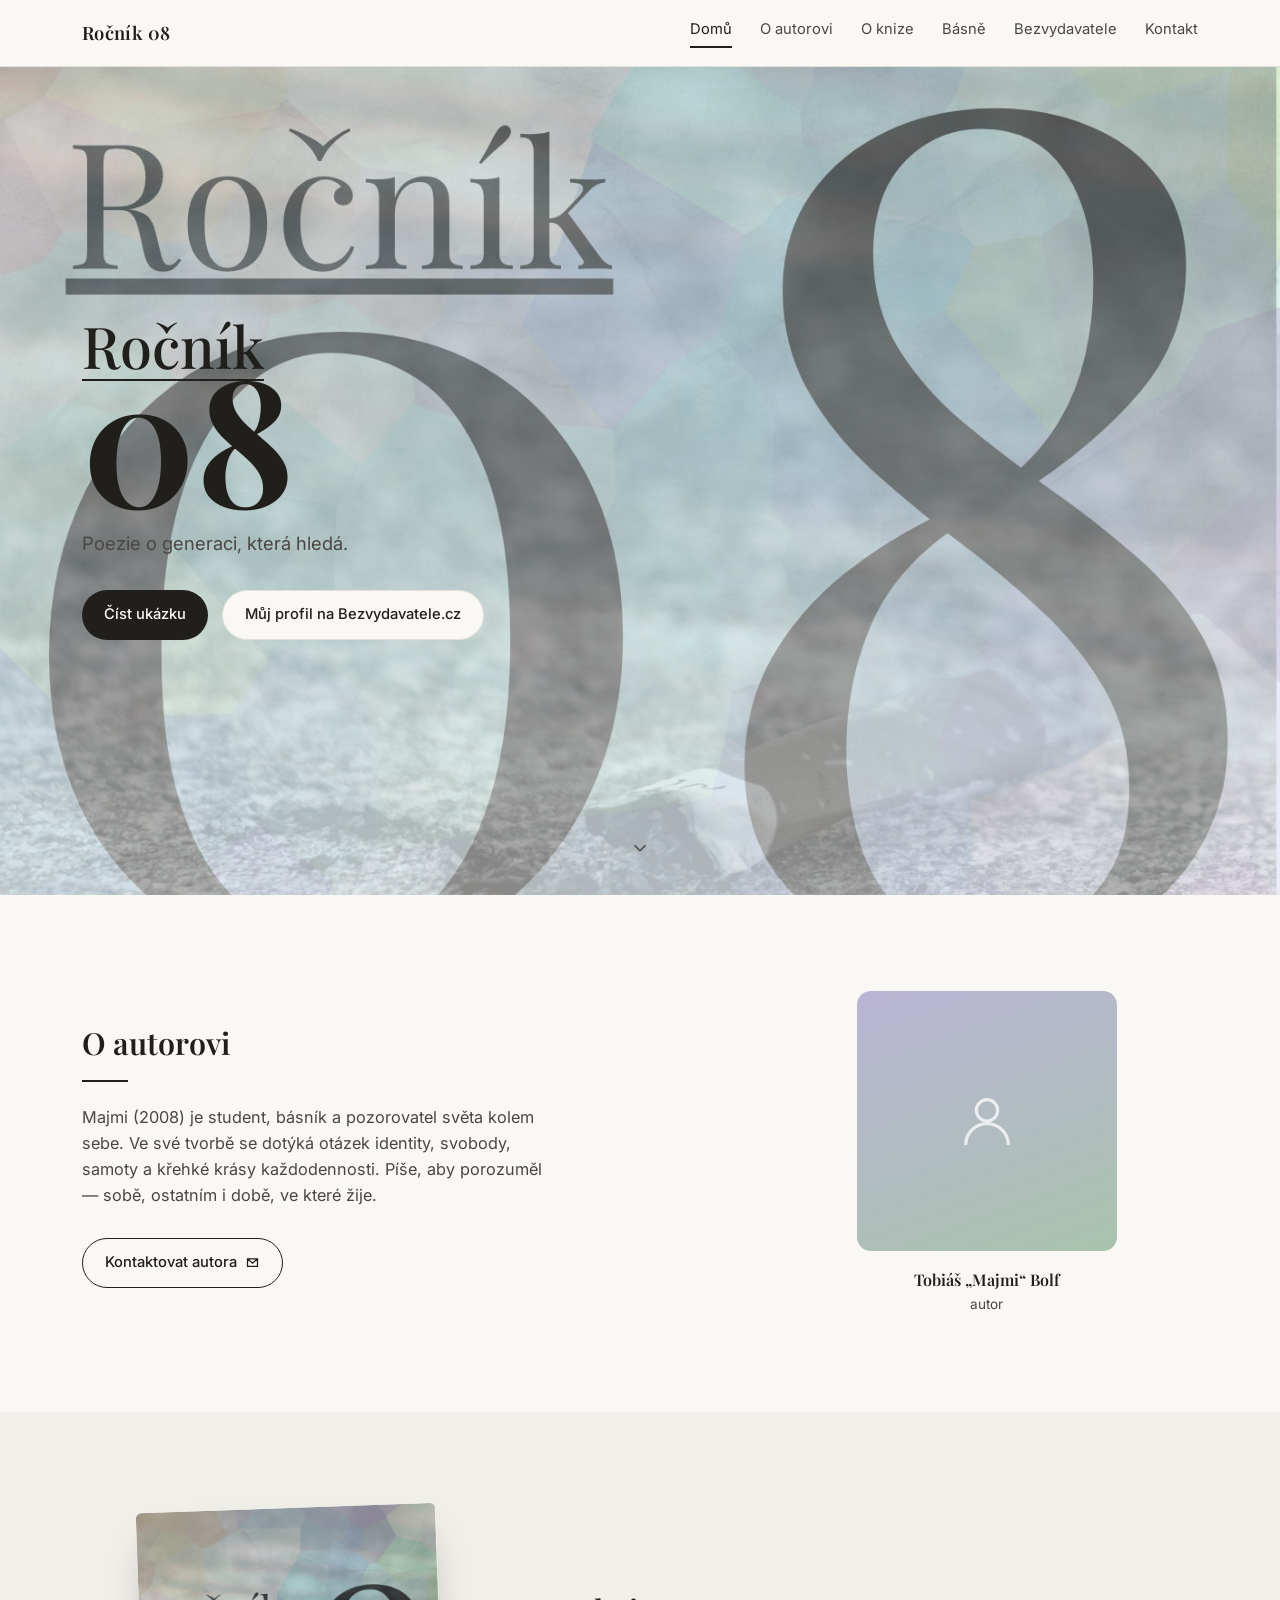
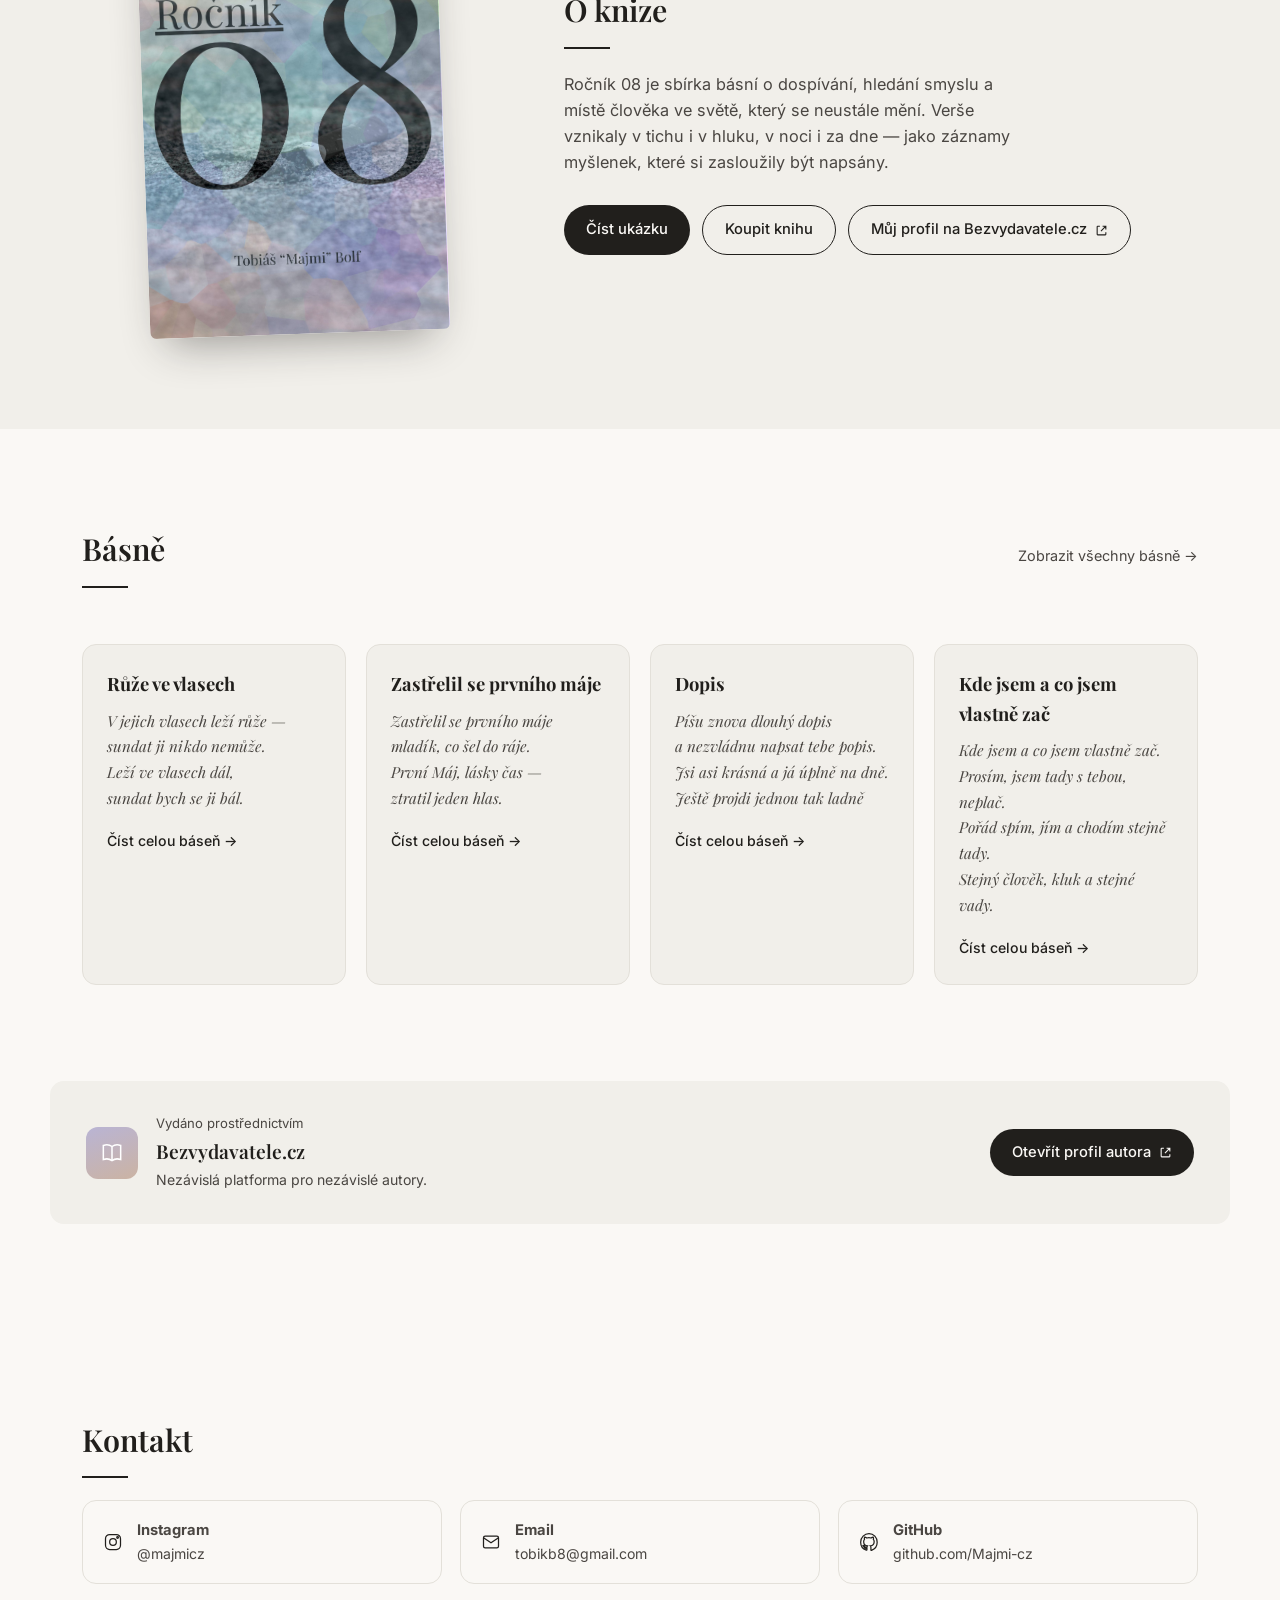
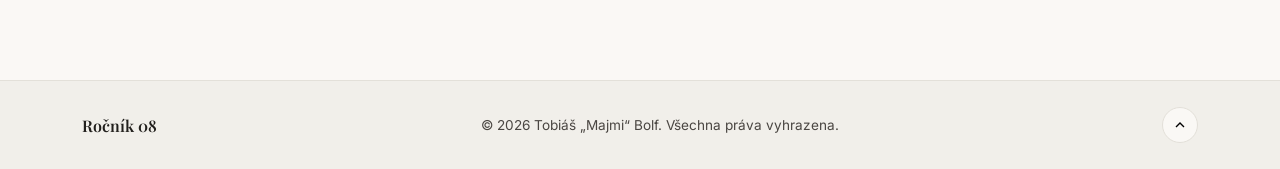
==== index.html @ 90130188 "Add files via upload" ====
<!DOCTYPE html>
<html lang="cs">
<head>
<meta charset="UTF-8">
<meta name="viewport" content="width=device-width, initial-scale=1.0">
<title>Ročník 08 — Tobiáš „Majmi“ Bolf</title>
<meta name="description" content="Ročník 08 — sbírka básní Tobiáše „Majmiho“ Bolfa. Poezie o generaci, která hledá.">
<link rel="preconnect" href="https://fonts.googleapis.com">
<link rel="preconnect" href="https://fonts.gstatic.com" crossorigin>
<link href="https://fonts.googleapis.com/css2?family=Playfair+Display:ital,wght@0,500;0,600;0,700;1,500&family=Inter:wght@400;500;600&display=swap" rel="stylesheet">
<link rel="stylesheet" href="style.css">
<link rel="icon" type="image/svg+xml" href="data:image/svg+xml,%3Csvg xmlns='http://www.w3.org/2000/svg' viewBox='0 0 32 32'%3E%3Crect width='32' height='32' rx='6' fill='%23211f1c'/%3E%3Ctext x='16' y='23' font-size='20' text-anchor='middle' fill='%23faf8f5'%3E08%3C/text%3E%3C/svg%3E">
</head>
<body>

<header class="site-header">
  <div class="header-inner">
    <a href="#domu" class="logo">Ročník 08</a>
    <nav class="nav" id="nav">
      <a href="#domu" class="nav-link active">Domů</a>
      <a href="#autor" class="nav-link">O autorovi</a>
      <a href="#kniha" class="nav-link">O knize</a>
      <a href="#basne" class="nav-link">Básně</a>
      <a href="#bezvydavatele" class="nav-link">Bezvydavatele</a>
      <a href="#kontakt" class="nav-link">Kontakt</a>
    </nav>
    <button class="nav-toggle" id="navToggle" aria-label="Otevřít menu" aria-expanded="false">
      <span></span><span></span><span></span>
    </button>
  </div>
</header>

<main>

  <section id="domu" class="hero">
    <div class="hero-inner">
      <h1 class="hero-title">
        <span class="hero-title-word">Ročník</span>
        <span class="hero-title-number">08</span>
      </h1>
      <p class="hero-tagline">Poezie o generaci, která hledá.</p>
      <div class="hero-actions">
        <a href="#basne" class="btn btn-dark">Číst ukázku</a>
        <a href="#" class="btn btn-light">Můj profil na Bezvydavatele.cz</a>
      </div>
    </div>
    <a href="#autor" class="scroll-hint" aria-label="Posunout dolů">
      <svg width="22" height="22" viewBox="0 0 24 24" fill="none" stroke="currentColor" stroke-width="1.6"><path d="M6 9l6 6 6-6"/></svg>
    </a>
  </section>

  <section id="autor" class="section section-author">
    <div class="section-inner two-col">
      <div class="col-text">
        <h2 class="section-title">O autorovi</h2>
        <p class="body-text">
          Majmi (2008) je student, básník a pozorovatel světa kolem sebe.
          Ve své tvorbě se dotýká otázek identity, svobody, samoty
          a křehké krásy každodennosti. Píše, aby porozuměl — sobě,
          ostatním i době, ve které žije.
        </p>
        <a href="mailto:tobikb8@gmail.com" class="btn btn-outline">
          Kontaktovat autora
          <svg width="15" height="15" viewBox="0 0 24 24" fill="none" stroke="currentColor" stroke-width="2"><path d="M4 4h16v16H4z" opacity="0"/><path d="M4 6l8 7 8-7M4 6h16v12H4z"/></svg>
        </a>
      </div>
      <div class="col-avatar">
        <div class="avatar-frame">
          <svg width="64" height="64" viewBox="0 0 24 24" fill="none" stroke="currentColor" stroke-width="1.2">
            <circle cx="12" cy="8" r="4"/>
            <path d="M4 21c0-4.4 3.6-8 8-8s8 3.6 8 8"/>
          </svg>
        </div>
        <p class="avatar-name">Tobiáš „Majmi“ Bolf</p>
        <p class="avatar-role">autor</p>
      </div>
    </div>
  </section>

  <section id="kniha" class="section section-book">
    <div class="section-inner two-col reverse">
      <div class="col-cover">
        <img src="assets/cover.jpg" alt="Obálka sbírky Ročník 08" class="book-cover-img">
      </div>
      <div class="col-text">
        <h2 class="section-title">O knize</h2>
        <p class="body-text">
          Ročník 08 je sbírka básní o dospívání, hledání smyslu a místě
          člověka ve světě, který se neustále mění. Verše vznikaly v tichu
          i v hluku, v noci i za dne — jako záznamy myšlenek, které
          si zasloužily být napsány.
        </p>
        <div class="book-actions">
          <a href="#basne" class="btn btn-dark">Číst ukázku</a>
          <a href="#" class="btn btn-outline">Koupit knihu</a>
          <a href="#" class="btn btn-outline">
            Můj profil na Bezvydavatele.cz
            <svg width="13" height="13" viewBox="0 0 24 24" fill="none" stroke="currentColor" stroke-width="2"><path d="M14 4h6v6M20 4l-9 9M9 4H5a1 1 0 00-1 1v14a1 1 0 001 1h14a1 1 0 001-1v-4"/></svg>
          </a>
        </div>
      </div>
    </div>
  </section>

  <section id="basne" class="section section-poems">
    <div class="section-inner">
      <div class="poems-header">
        <h2 class="section-title">Básně</h2>
        <a href="#" class="link-all">Zobrazit všechny básně →</a>
      </div>
      <div class="poems-grid">
        <article class="poem-card">
          <h3>Růže ve vlasech</h3>
          <div class="poem-excerpt">
            V jejich vlasech leží růže —<br>
            sundat ji nikdo nemůže.<br>
            Leží ve vlasech dál,<br>
            sundat bych se ji bál.
          </div>
          <a href="poems/ruze-ve-vlasech.html" class="link-read">Číst celou báseň →</a>
        </article>
        <article class="poem-card">
          <h3>Zastřelil se prvního máje</h3>
          <div class="poem-excerpt">
            Zastřelil se prvního máje<br>
            mladík, co šel do ráje.<br>
            První Máj, lásky čas —<br>
            ztratil jeden hlas.
          </div>
          <a href="poems/zastrelil-se-prvniho-maje.html" class="link-read">Číst celou báseň →</a>
        </article>
        <article class="poem-card">
          <h3>Dopis</h3>
          <div class="poem-excerpt">
            Píšu znova dlouhý dopis<br>
            a nezvládnu napsat tebe popis.<br>
            Jsi asi krásná a já úplně na dně.<br>
            Ještě projdi jednou tak ladně
          </div>
          <a href="poems/dopis.html" class="link-read">Číst celou báseň →</a>
        </article>
        <article class="poem-card">
          <h3>Kde jsem a co jsem vlastně zač</h3>
          <div class="poem-excerpt">
            Kde jsem a co jsem vlastně zač.<br>
            Prosím, jsem tady s tebou, neplač.<br>
            Pořád spím, jím a chodím stejně tady.<br>
            Stejný člověk, kluk a stejné vady.
          </div>
          <a href="poems/kde-jsem-a-co-jsem-vlastne-zac.html" class="link-read">Číst celou báseň →</a>
        </article>
      </div>
    </div>
  </section>

  <section id="bezvydavatele" class="section section-banner">
    <div class="section-inner banner-inner">
      <div class="banner-left">
        <div class="banner-icon">
          <svg width="26" height="26" viewBox="0 0 24 24" fill="none" stroke="currentColor" stroke-width="1.4">
            <path d="M12 6c-2-1.5-5-2-8-1v13c3-1 6-.5 8 1 2-1.5 5-2 8-1V5c-3-1-6-.5-8 1z"/>
            <path d="M12 6v13"/>
          </svg>
        </div>
        <div>
          <p class="banner-eyebrow">Vydáno prostřednictvím</p>
          <p class="banner-title">Bezvydavatele.cz</p>
          <p class="banner-sub">Nezávislá platforma pro nezávislé autory.</p>
        </div>
      </div>
      <a href="#" class="btn btn-dark">
        Otevřít profil autora
        <svg width="13" height="13" viewBox="0 0 24 24" fill="none" stroke="currentColor" stroke-width="2"><path d="M14 4h6v6M20 4l-9 9M9 4H5a1 1 0 00-1 1v14a1 1 0 001 1h14a1 1 0 001-1v-4"/></svg>
      </a>
    </div>
  </section>

  <section id="kontakt" class="section section-contact">
    <div class="section-inner">
      <h2 class="section-title">Kontakt</h2>
      <div class="contact-grid">
        <a href="https://instagram.com/majmicz" class="contact-item" target="_blank" rel="noopener">
          <svg width="20" height="20" viewBox="0 0 24 24" fill="none" stroke="currentColor" stroke-width="1.5"><rect x="3" y="3" width="18" height="18" rx="5"/><circle cx="12" cy="12" r="4"/><circle cx="17.5" cy="6.5" r="1"/></svg>
          <span>
            <strong>Instagram</strong>
            @majmicz
          </span>
        </a>
        <a href="mailto:tobikb8@gmail.com" class="contact-item">
          <svg width="20" height="20" viewBox="0 0 24 24" fill="none" stroke="currentColor" stroke-width="1.5"><rect x="3" y="5" width="18" height="14" rx="2"/><path d="M3 7l9 6 9-6"/></svg>
          <span>
            <strong>Email</strong>
            tobikb8@gmail.com
          </span>
        </a>
        <a href="https://github.com/Majmi-cz" class="contact-item" target="_blank" rel="noopener">
          <svg width="20" height="20" viewBox="0 0 24 24" fill="none" stroke="currentColor" stroke-width="1.5"><path d="M12 2C6.5 2 2 6.6 2 12.2c0 4.5 2.9 8.3 6.8 9.6.5.1.7-.2.7-.5v-1.8c-2.8.6-3.4-1.3-3.4-1.3-.4-1.2-1.1-1.5-1.1-1.5-.9-.6.1-.6.1-.6 1 .1 1.5 1 1.5 1 .9 1.6 2.4 1.1 3 .9.1-.7.4-1.1.6-1.4-2.2-.3-4.6-1.1-4.6-5 0-1.1.4-2 1-2.7-.1-.3-.5-1.3.1-2.7 0 0 .8-.3 2.7 1a9.4 9.4 0 015 0c1.9-1.3 2.7-1 2.7-1 .6 1.4.2 2.4.1 2.7.6.7 1 1.6 1 2.7 0 3.9-2.4 4.7-4.6 5 .4.3.7 1 .7 2v2.9c0 .3.2.6.7.5 3.9-1.3 6.8-5.1 6.8-9.6C22 6.6 17.5 2 12 2z"/></svg>
          <span>
            <strong>GitHub</strong>
            github.com/Majmi-cz
          </span>
        </a>
      </div>
    </div>
  </section>

</main>

<footer class="site-footer">
  <div class="footer-inner">
    <span class="footer-logo">Ročník 08</span>
    <span class="footer-copy">© 2026 Tobiáš „Majmi“ Bolf. Všechna práva vyhrazena.</span>
    <button class="to-top" id="toTop" aria-label="Nahoru">
      <svg width="16" height="16" viewBox="0 0 24 24" fill="none" stroke="currentColor" stroke-width="2"><path d="M18 15l-6-6-6 6"/></svg>
    </button>
  </div>
</footer>

<script src="script.js"></script>
</body>
</html>
---- style.css ----
:root {
  --ink: #211f1c;
  --ink-soft: #4a4642;
  --paper: #faf8f5;
  --paper-alt: #f1efea;
  --line: #e3e0d9;
  --lavender: #b9b4d4;
  --sage: #a9c3ae;
  --clay: #cbb3a3;
  --radius: 14px;
  --serif: "Playfair Display", Georgia, serif;
  --sans: "Inter", -apple-system, BlinkMacSystemFont, sans-serif;
}

* { box-sizing: border-box; }

html { scroll-behavior: smooth; }

@media (prefers-reduced-motion: reduce) {
  html { scroll-behavior: auto; }
  * { animation-duration: 0.01ms !important; transition-duration: 0.01ms !important; }
}

body {
  margin: 0;
  font-family: var(--sans);
  color: var(--ink);
  background: var(--paper);
  line-height: 1.6;
  -webkit-font-smoothing: antialiased;
}

a { color: inherit; text-decoration: none; }

img { max-width: 100%; display: block; }

:focus-visible {
  outline: 2px solid var(--ink);
  outline-offset: 3px;
}

/* ---------- Header ---------- */
.site-header {
  position: sticky;
  top: 0;
  z-index: 50;
  background: rgba(250, 248, 245, 0.9);
  backdrop-filter: blur(8px);
  border-bottom: 1px solid var(--line);
}

.header-inner {
  max-width: 1180px;
  margin: 0 auto;
  padding: 18px 32px;
  display: flex;
  align-items: center;
  justify-content: space-between;
}

.logo {
  font-family: var(--serif);
  font-weight: 600;
  font-size: 1.15rem;
  letter-spacing: 0.02em;
}

.nav {
  display: flex;
  gap: 28px;
}

.nav-link {
  font-size: 0.92rem;
  color: var(--ink-soft);
  padding-bottom: 4px;
  border-bottom: 2px solid transparent;
  transition: color 0.15s, border-color 0.15s;
}

.nav-link:hover { color: var(--ink); }

.nav-link.active {
  color: var(--ink);
  border-color: var(--ink);
}

.nav-toggle {
  display: none;
  flex-direction: column;
  gap: 5px;
  background: none;
  border: none;
  cursor: pointer;
  padding: 6px;
}

.nav-toggle span {
  width: 22px;
  height: 2px;
  background: var(--ink);
  display: block;
}

/* ---------- Hero ---------- */
.hero {
  position: relative;
  min-height: 92vh;
  display: flex;
  align-items: center;
  background: linear-gradient(160deg, #cdd6d0 0%, #c4c1d6 45%, #d8c9c4 100%);
  background-image:
    linear-gradient(180deg, rgba(250,248,245,0.15) 0%, rgba(250,248,245,0.55) 100%),
    url("assets/cover.jpg");
  background-size: cover;
  background-position: center 30%;
  overflow: hidden;
}

.hero-inner {
  max-width: 1180px;
  margin: 0 auto;
  padding: 0 32px;
  width: 100%;
}

.hero-title {
  margin: 0;
  line-height: 0.85;
}

.hero-title-word {
  display: block;
  font-family: var(--serif);
  font-weight: 500;
  font-size: clamp(2.2rem, 6vw, 3.6rem);
  text-decoration: underline;
  text-underline-offset: 10px;
  text-decoration-thickness: 2px;
}

.hero-title-number {
  display: block;
  font-family: var(--serif);
  font-weight: 700;
  font-size: clamp(6rem, 18vw, 11rem);
  margin-top: -0.05em;
}

.hero-tagline {
  font-size: 1.15rem;
  color: var(--ink-soft);
  margin: 18px 0 32px;
}

.hero-actions {
  display: flex;
  flex-wrap: wrap;
  gap: 14px;
}

.scroll-hint {
  position: absolute;
  bottom: 28px;
  left: 50%;
  transform: translateX(-50%);
  color: var(--ink-soft);
  animation: bob 2.2s ease-in-out infinite;
}

@keyframes bob {
  0%, 100% { transform: translate(-50%, 0); }
  50% { transform: translate(-50%, 6px); }
}

/* ---------- Buttons ---------- */
.btn {
  display: inline-flex;
  align-items: center;
  gap: 8px;
  padding: 12px 22px;
  border-radius: 999px;
  font-size: 0.92rem;
  font-weight: 500;
  white-space: nowrap;
  transition: transform 0.15s, background 0.15s, border-color 0.15s;
}

.btn:hover { transform: translateY(-1px); }

.btn-dark {
  background: var(--ink);
  color: var(--paper);
}

.btn-dark:hover { background: #35322d; }

.btn-light {
  background: var(--paper);
  color: var(--ink);
  border: 1px solid var(--line);
}

.btn-light:hover { background: #fff; }

.btn-outline {
  background: transparent;
  color: var(--ink);
  border: 1px solid var(--ink);
}

.btn-outline:hover { background: var(--ink); color: var(--paper); }

/* ---------- Sections ---------- */
.section { padding: 96px 0; }

.section-inner {
  max-width: 1180px;
  margin: 0 auto;
  padding: 0 32px;
}

.section-title {
  font-family: var(--serif);
  font-weight: 600;
  font-size: 1.9rem;
  margin: 0 0 22px;
  position: relative;
  padding-bottom: 14px;
}

.section-title::after {
  content: "";
  position: absolute;
  left: 0;
  bottom: 0;
  width: 46px;
  height: 2px;
  background: var(--ink);
}

.body-text {
  color: var(--ink-soft);
  font-size: 1.02rem;
  max-width: 46ch;
  margin: 0 0 30px;
}

.two-col {
  display: grid;
  grid-template-columns: 1.2fr 0.8fr;
  gap: 60px;
  align-items: center;
}

.two-col.reverse { grid-template-columns: 0.8fr 1.2fr; }
.two-col.reverse .col-cover { order: 1; }
.two-col.reverse .col-text { order: 2; }

.section-book { background: var(--paper-alt); }

.col-avatar { text-align: center; }

.avatar-frame {
  width: 100%;
  max-width: 260px;
  aspect-ratio: 1;
  margin: 0 auto 16px;
  border-radius: var(--radius);
  background: linear-gradient(160deg, var(--lavender), var(--sage));
  display: flex;
  align-items: center;
  justify-content: center;
  color: rgba(255,255,255,0.75);
}

.avatar-name {
  font-family: var(--serif);
  font-weight: 600;
  margin: 0;
}

.avatar-role {
  color: var(--ink-soft);
  font-size: 0.85rem;
  margin: 2px 0 0;
}

.col-cover {
  display: flex;
  justify-content: center;
}

.book-cover-img {
  width: 100%;
  max-width: 300px;
  border-radius: 6px;
  box-shadow: 0 22px 44px -18px rgba(33, 31, 28, 0.45);
  transform: rotate(-2deg);
}

.book-actions {
  display: flex;
  flex-wrap: wrap;
  gap: 12px;
}

/* ---------- Poems ---------- */
.poems-header {
  display: flex;
  align-items: baseline;
  justify-content: space-between;
  flex-wrap: wrap;
  gap: 12px;
}

.link-all {
  font-size: 0.9rem;
  color: var(--ink-soft);
  border-bottom: 1px solid transparent;
}

.link-all:hover { border-color: var(--ink-soft); }

.poems-grid {
  margin-top: 34px;
  display: grid;
  grid-template-columns: repeat(4, 1fr);
  gap: 20px;
}

.poem-card {
  background: var(--paper-alt);
  border-radius: var(--radius);
  padding: 24px;
  border: 1px solid var(--line);
  transition: transform 0.15s, box-shadow 0.15s;
}

.poem-card:hover {
  transform: translateY(-3px);
  box-shadow: 0 16px 30px -20px rgba(33,31,28,0.35);
}

.poem-card h3 {
  font-family: var(--serif);
  font-size: 1.15rem;
  margin: 0 0 10px;
}

.poem-card p {
  color: var(--ink-soft);
  font-size: 0.92rem;
  min-height: 3.4em;
  margin: 0 0 14px;
}

.poem-excerpt {
  font-family: var(--serif);
  font-size: 0.95rem;
  font-style: italic;
  color: var(--ink-soft);
  line-height: 1.7;
  margin: 0 0 16px;
  min-height: 5.2em;
}

.link-read {
  font-size: 0.88rem;
  font-weight: 500;
}

/* ---------- Banner ---------- */
.section-banner { padding: 0 0 96px; }

.banner-inner {
  background: var(--paper-alt);
  border-radius: var(--radius);
  padding: 32px 36px;
  display: flex;
  align-items: center;
  justify-content: space-between;
  flex-wrap: wrap;
  gap: 20px;
}

.banner-left {
  display: flex;
  align-items: center;
  gap: 18px;
}

.banner-icon {
  width: 52px;
  height: 52px;
  border-radius: 12px;
  background: linear-gradient(160deg, var(--lavender), var(--clay));
  display: flex;
  align-items: center;
  justify-content: center;
  color: #fff;
  flex-shrink: 0;
}

.banner-eyebrow {
  margin: 0;
  font-size: 0.82rem;
  color: var(--ink-soft);
}

.banner-title {
  margin: 2px 0;
  font-family: var(--serif);
  font-weight: 600;
  font-size: 1.2rem;
}

.banner-sub {
  margin: 0;
  font-size: 0.88rem;
  color: var(--ink-soft);
}

/* ---------- Contact ---------- */
.contact-grid {
  display: grid;
  grid-template-columns: repeat(3, 1fr);
  gap: 18px;
}

.contact-item {
  display: flex;
  align-items: center;
  gap: 14px;
  padding: 18px 20px;
  border: 1px solid var(--line);
  border-radius: var(--radius);
  transition: border-color 0.15s, transform 0.15s;
}

.contact-item:hover {
  border-color: var(--ink);
  transform: translateY(-2px);
}

.contact-item strong {
  display: block;
  font-size: 0.92rem;
}

.contact-item span {
  font-size: 0.88rem;
  color: var(--ink-soft);
}

/* ---------- Single Poem Page ---------- */
.poem-page {
  padding: 64px 0 96px;
}

.poem-page .section-title {
  text-align: center;
}

.poem-page .section-title::after {
  left: 50%;
  transform: translateX(-50%);
}

.poem-body {
  max-width: 580px;
  margin: 0 auto;
  font-family: var(--serif);
  font-size: 1.08rem;
  line-height: 2;
  color: var(--ink);
  padding: 0 20px;
}

.poem-body p {
  margin: 0 0 24px;
  text-indent: 0;
}

.poem-back {
  display: inline-flex;
  align-items: center;
  gap: 6px;
  font-size: 0.9rem;
  color: var(--ink-soft);
  margin-bottom: 32px;
  transition: color 0.15s;
}

.poem-back:hover {
  color: var(--ink);
}

/* ---------- Footer ---------- */
.site-footer {
  border-top: 1px solid var(--line);
  background: var(--paper-alt);
}

.footer-inner {
  max-width: 1180px;
  margin: 0 auto;
  padding: 26px 32px;
  display: flex;
  align-items: center;
  justify-content: space-between;
  gap: 16px;
  flex-wrap: wrap;
}

.footer-logo {
  font-family: var(--serif);
  font-weight: 600;
}

.footer-copy {
  font-size: 0.85rem;
  color: var(--ink-soft);
}

.to-top {
  width: 36px;
  height: 36px;
  border-radius: 50%;
  border: 1px solid var(--line);
  background: var(--paper);
  cursor: pointer;
  display: flex;
  align-items: center;
  justify-content: center;
  transition: background 0.15s;
}

.to-top:hover { background: var(--ink); color: var(--paper); }

/* ---------- Responsive ---------- */
@media (max-width: 860px) {
  .nav { display: none; }
  .nav-toggle { display: flex; }

  .site-header.open .nav {
    display: flex;
    flex-direction: column;
    position: absolute;
    top: 100%;
    left: 0;
    right: 0;
    background: var(--paper);
    padding: 20px 32px;
    border-bottom: 1px solid var(--line);
  }

  .two-col, .two-col.reverse {
    grid-template-columns: 1fr;
  }
  .two-col.reverse .col-cover { order: 0; }
  .two-col.reverse .col-text { order: 1; }

  .poems-grid { grid-template-columns: 1fr 1fr; }
  .contact-grid { grid-template-columns: 1fr; }
  .section { padding: 64px 0; }
}

@media (max-width: 540px) {
  .poems-grid { grid-template-columns: 1fr; }
  .header-inner { padding: 14px 20px; }
  .section-inner { padding: 0 20px; }
  .hero-inner { padding: 0 20px; }
}
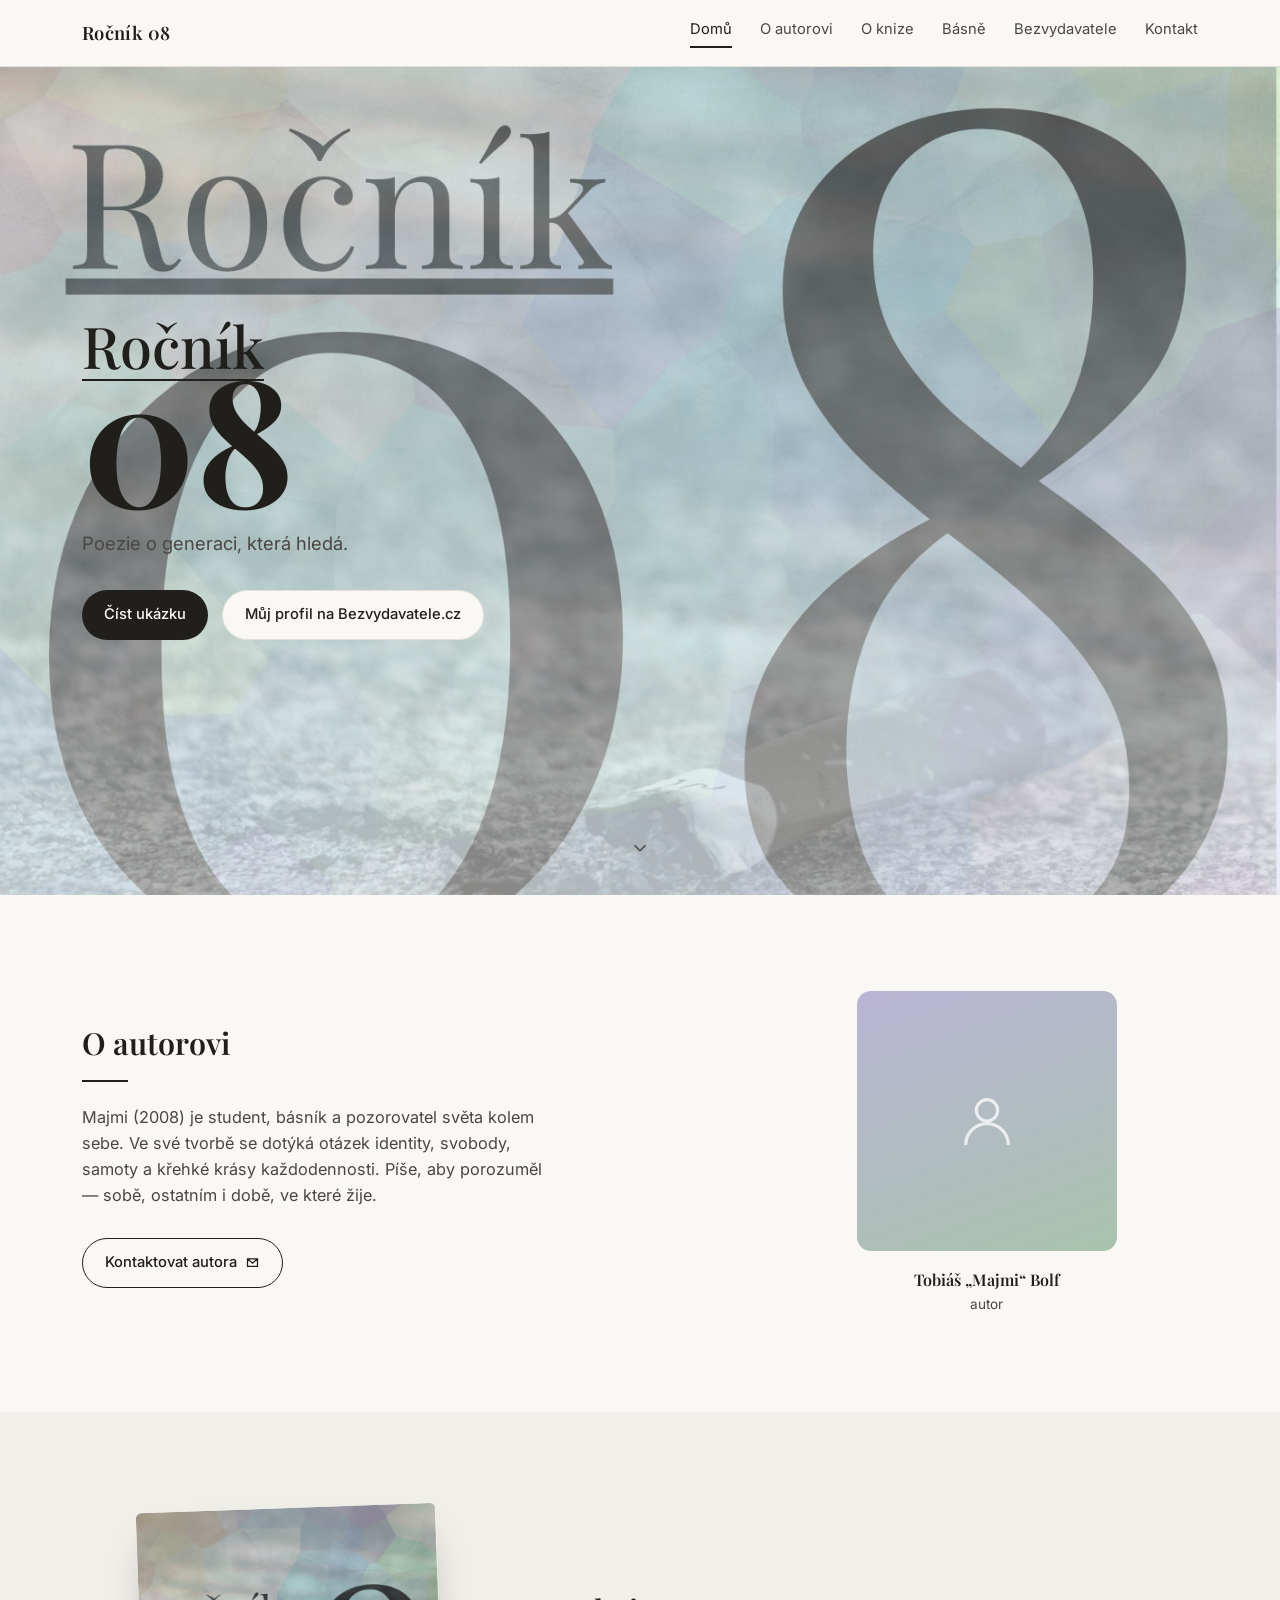
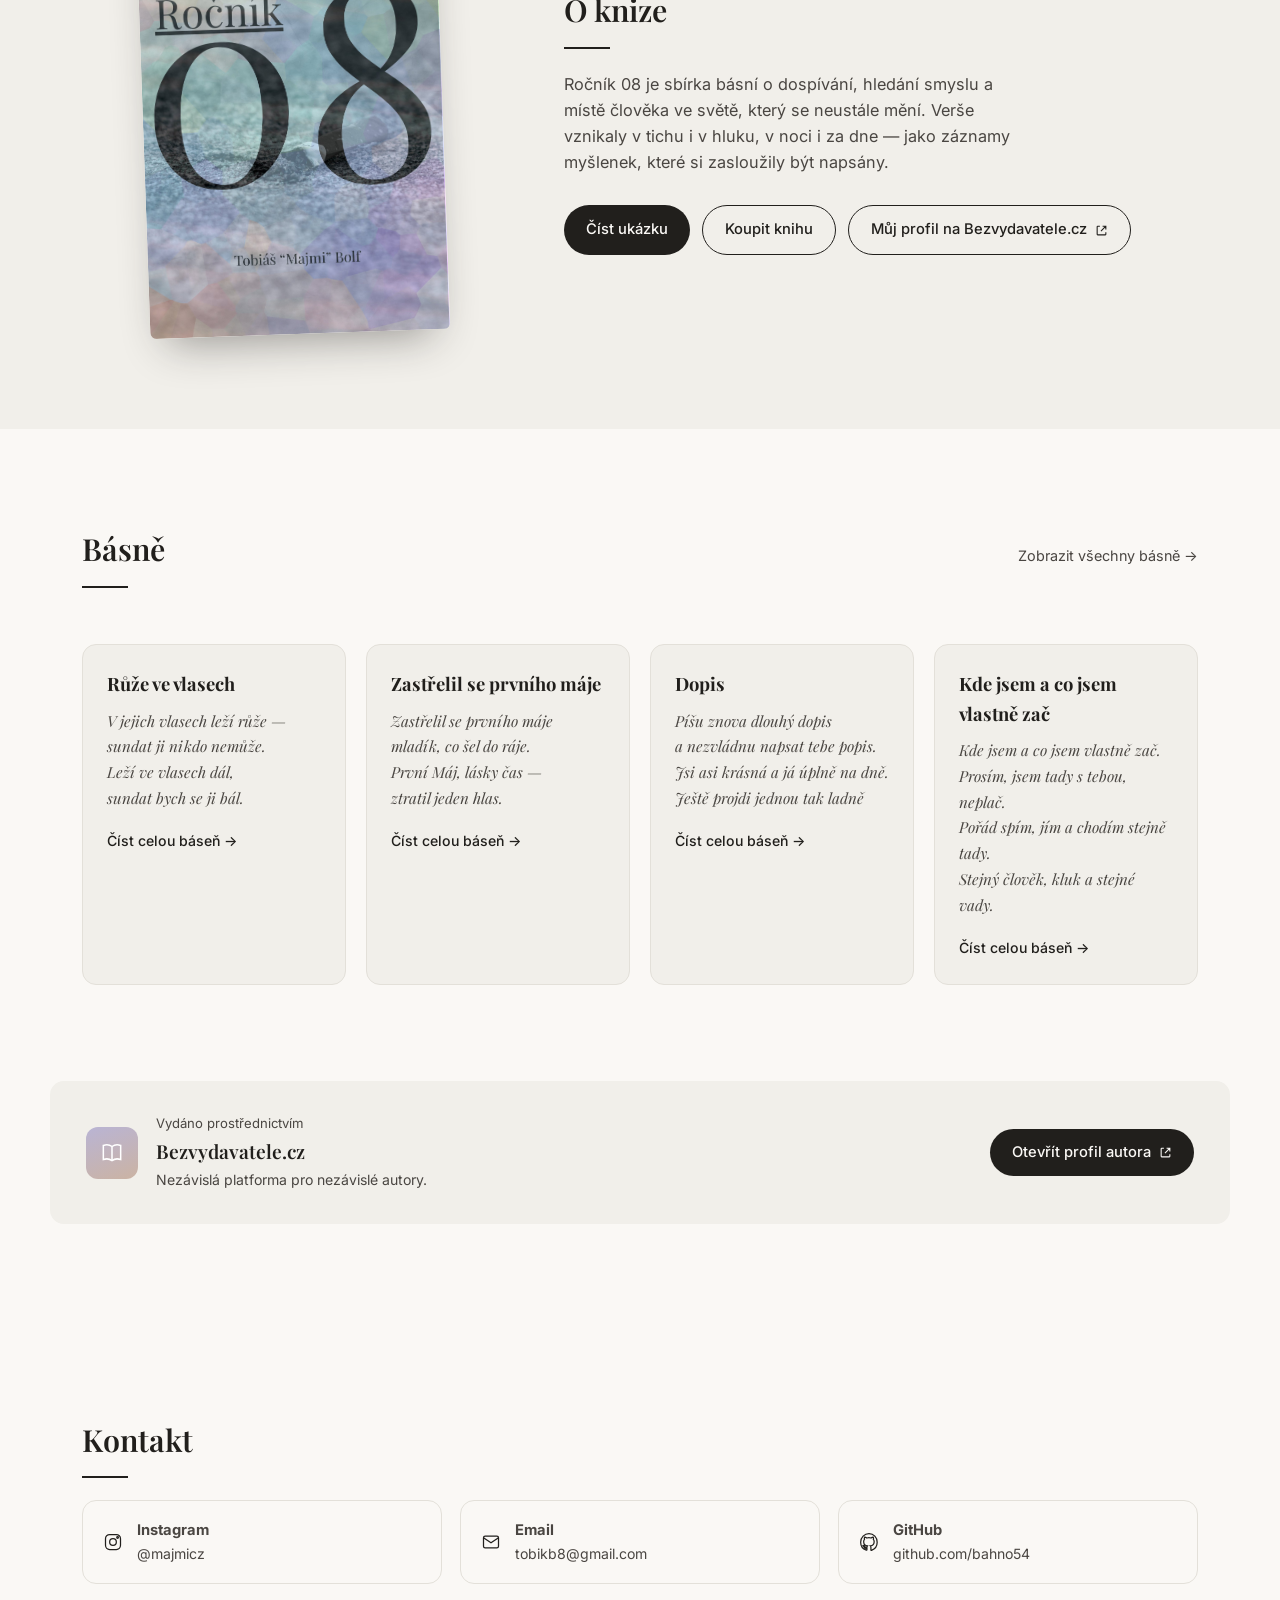
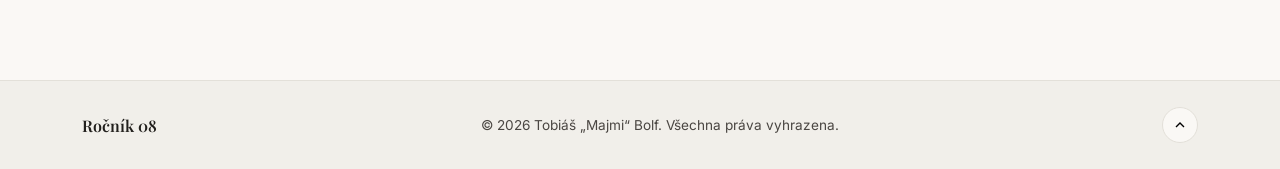
==== commit f14ed8f4: "Update index.html" ====
--- a/index.html
+++ b/index.html
@@ -193,11 +193,11 @@
             tobikb8@gmail.com
           </span>
         </a>
-        <a href="https://github.com/Majmi-cz" class="contact-item" target="_blank" rel="noopener">
+        <a href="https://github.com/bahno54" class="contact-item" target="_blank" rel="noopener">
           <svg width="20" height="20" viewBox="0 0 24 24" fill="none" stroke="currentColor" stroke-width="1.5"><path d="M12 2C6.5 2 2 6.6 2 12.2c0 4.5 2.9 8.3 6.8 9.6.5.1.7-.2.7-.5v-1.8c-2.8.6-3.4-1.3-3.4-1.3-.4-1.2-1.1-1.5-1.1-1.5-.9-.6.1-.6.1-.6 1 .1 1.5 1 1.5 1 .9 1.6 2.4 1.1 3 .9.1-.7.4-1.1.6-1.4-2.2-.3-4.6-1.1-4.6-5 0-1.1.4-2 1-2.7-.1-.3-.5-1.3.1-2.7 0 0 .8-.3 2.7 1a9.4 9.4 0 015 0c1.9-1.3 2.7-1 2.7-1 .6 1.4.2 2.4.1 2.7.6.7 1 1.6 1 2.7 0 3.9-2.4 4.7-4.6 5 .4.3.7 1 .7 2v2.9c0 .3.2.6.7.5 3.9-1.3 6.8-5.1 6.8-9.6C22 6.6 17.5 2 12 2z"/></svg>
           <span>
             <strong>GitHub</strong>
-            github.com/Majmi-cz
+            github.com/bahno54
           </span>
         </a>
       </div>
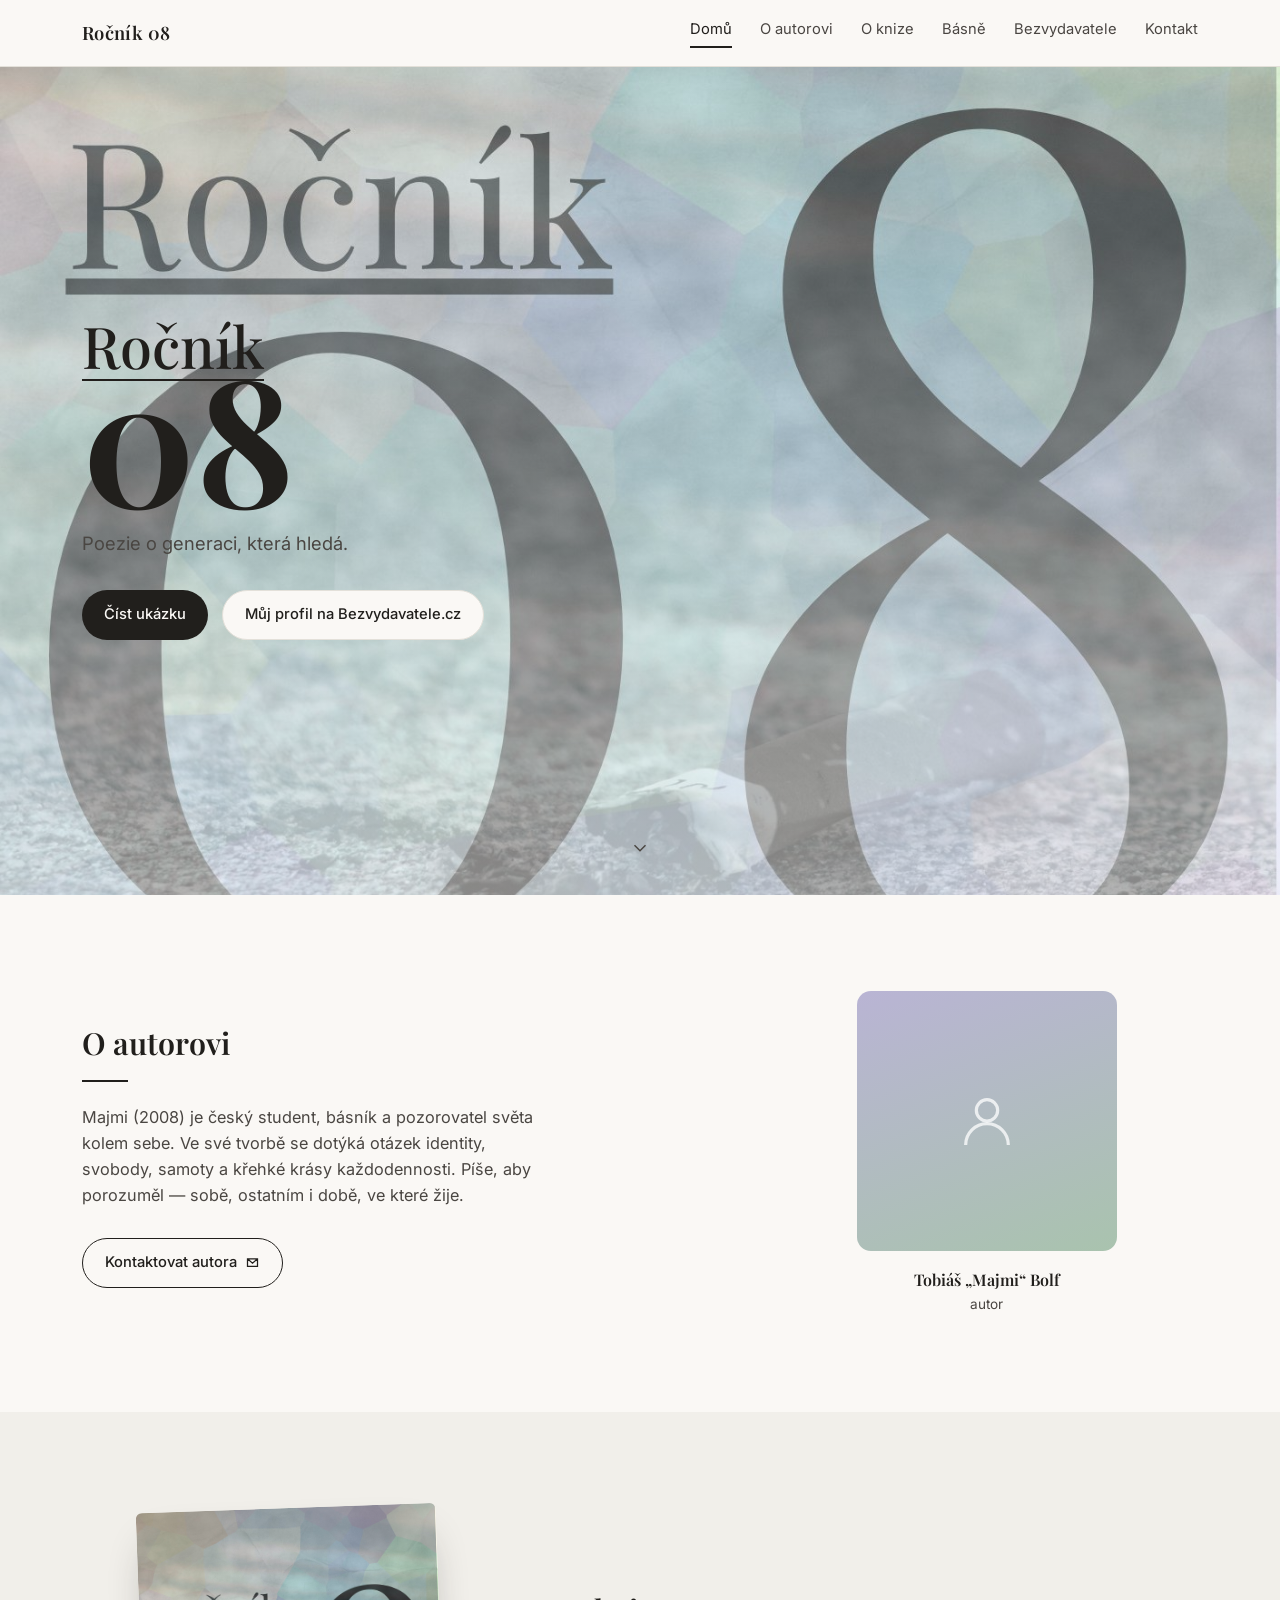
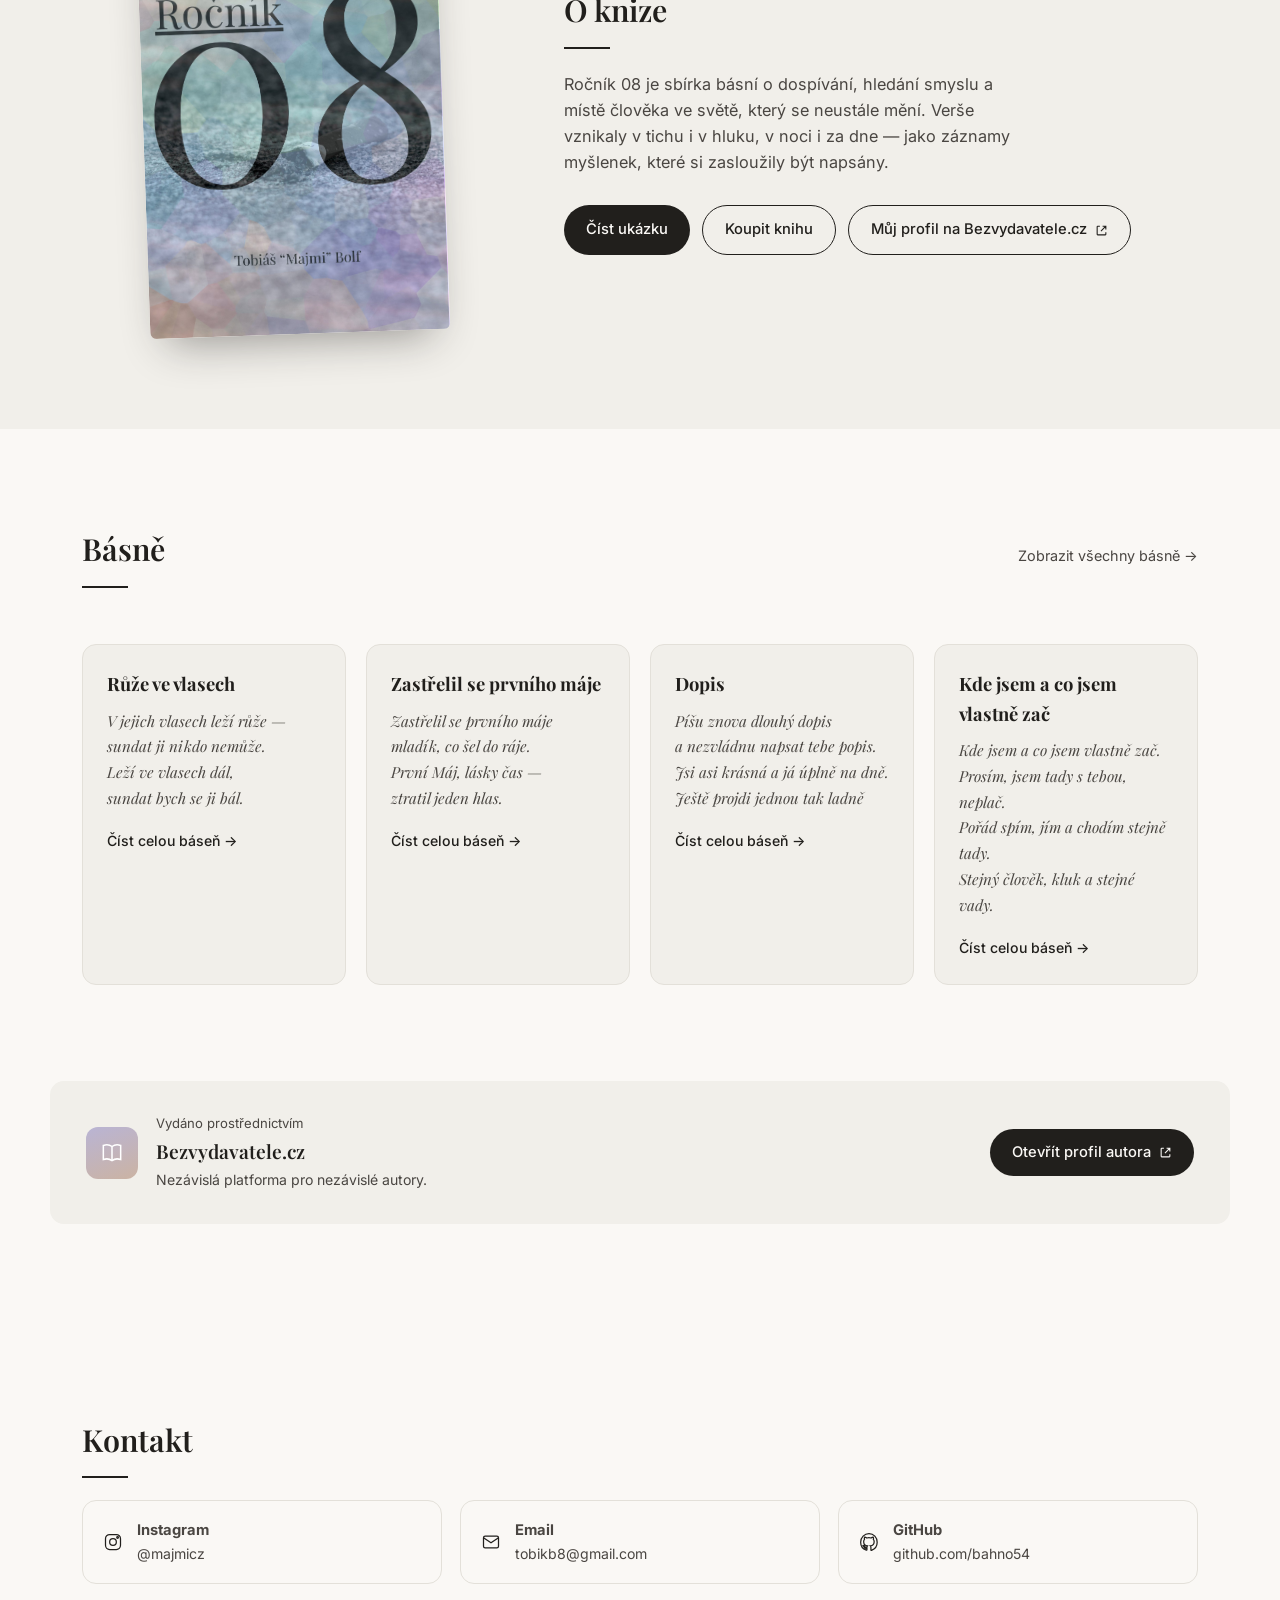
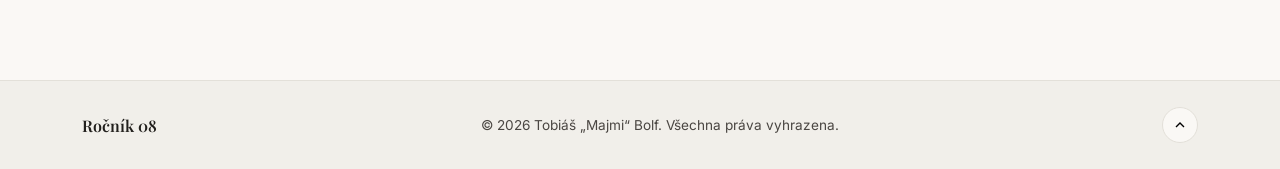
==== commit 4e4ec11f: "Update index.html" ====
--- a/index.html
+++ b/index.html
@@ -54,7 +54,7 @@
       <div class="col-text">
         <h2 class="section-title">O autorovi</h2>
         <p class="body-text">
-          Majmi (2008) je student, básník a pozorovatel světa kolem sebe.
+          Majmi (2008) je český student, básník a pozorovatel světa kolem sebe.
           Ve své tvorbě se dotýká otázek identity, svobody, samoty
           a křehké krásy každodennosti. Píše, aby porozuměl — sobě,
           ostatním i době, ve které žije.
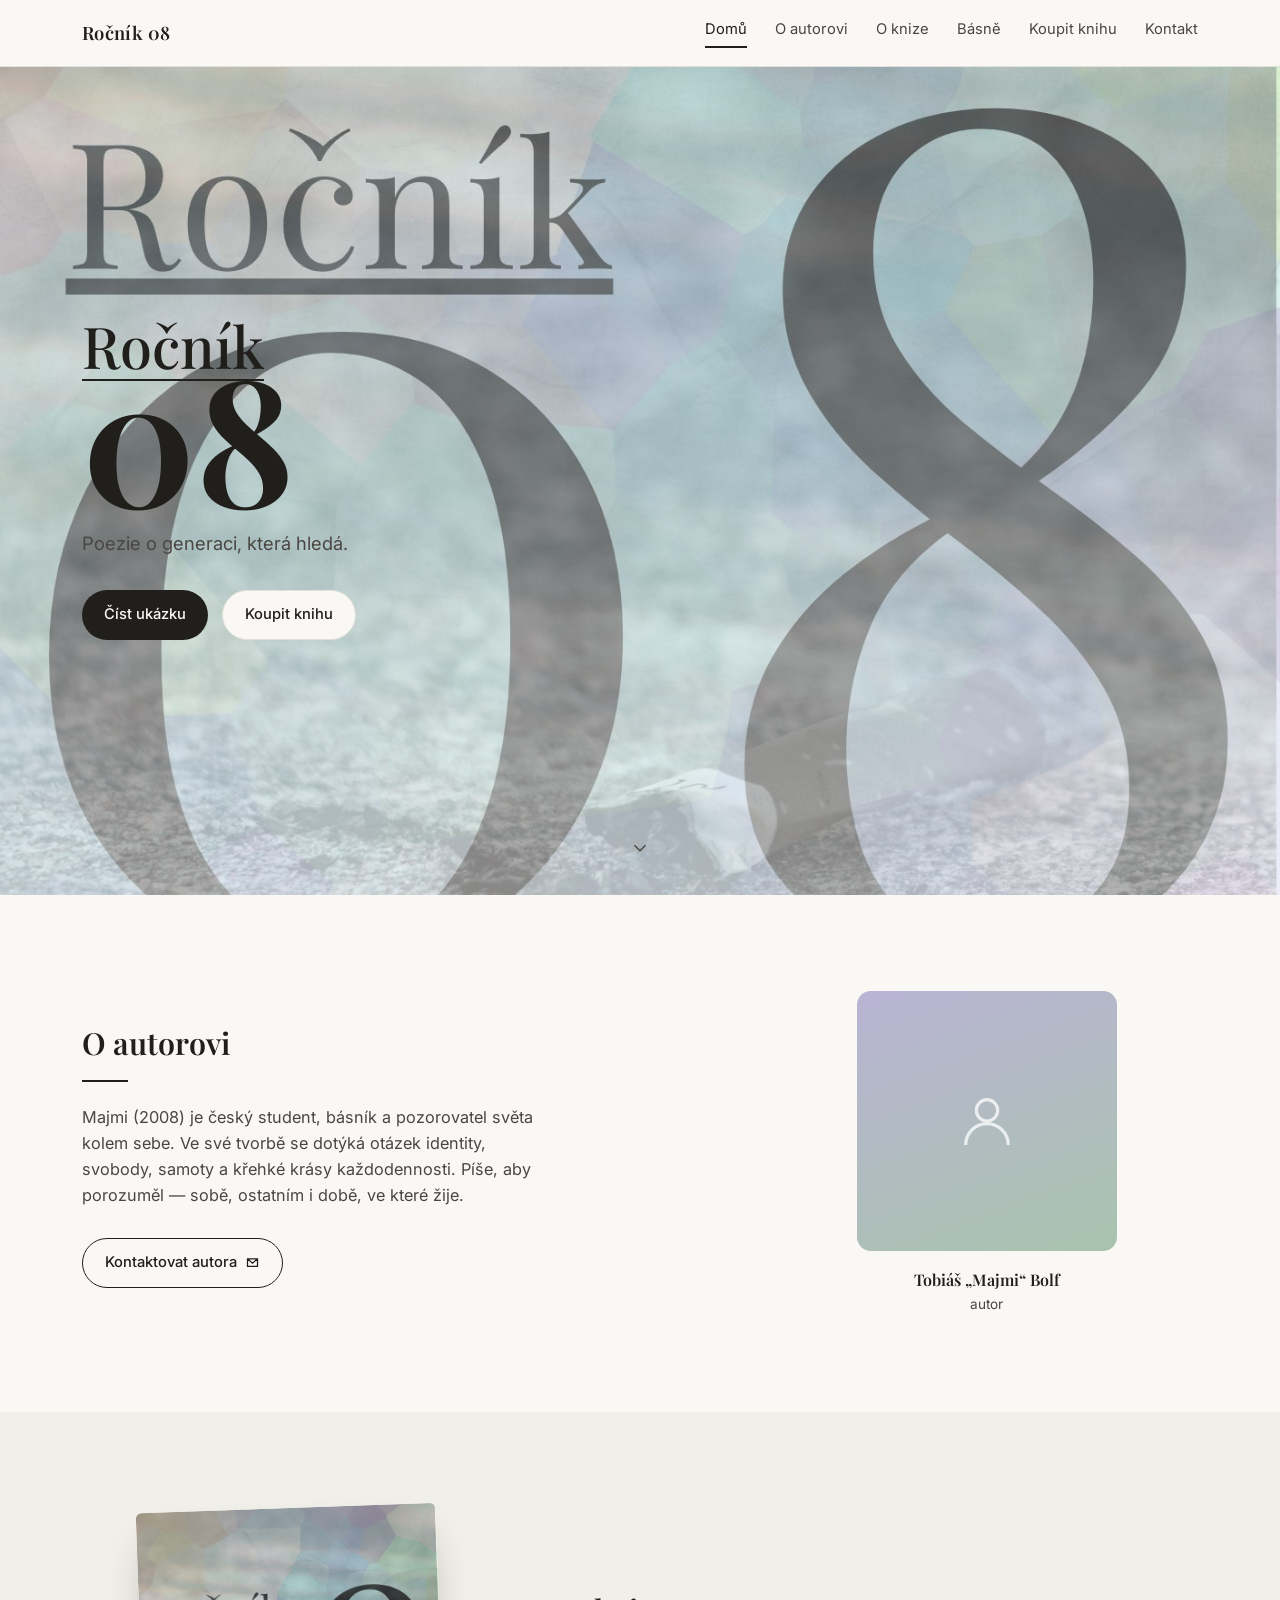
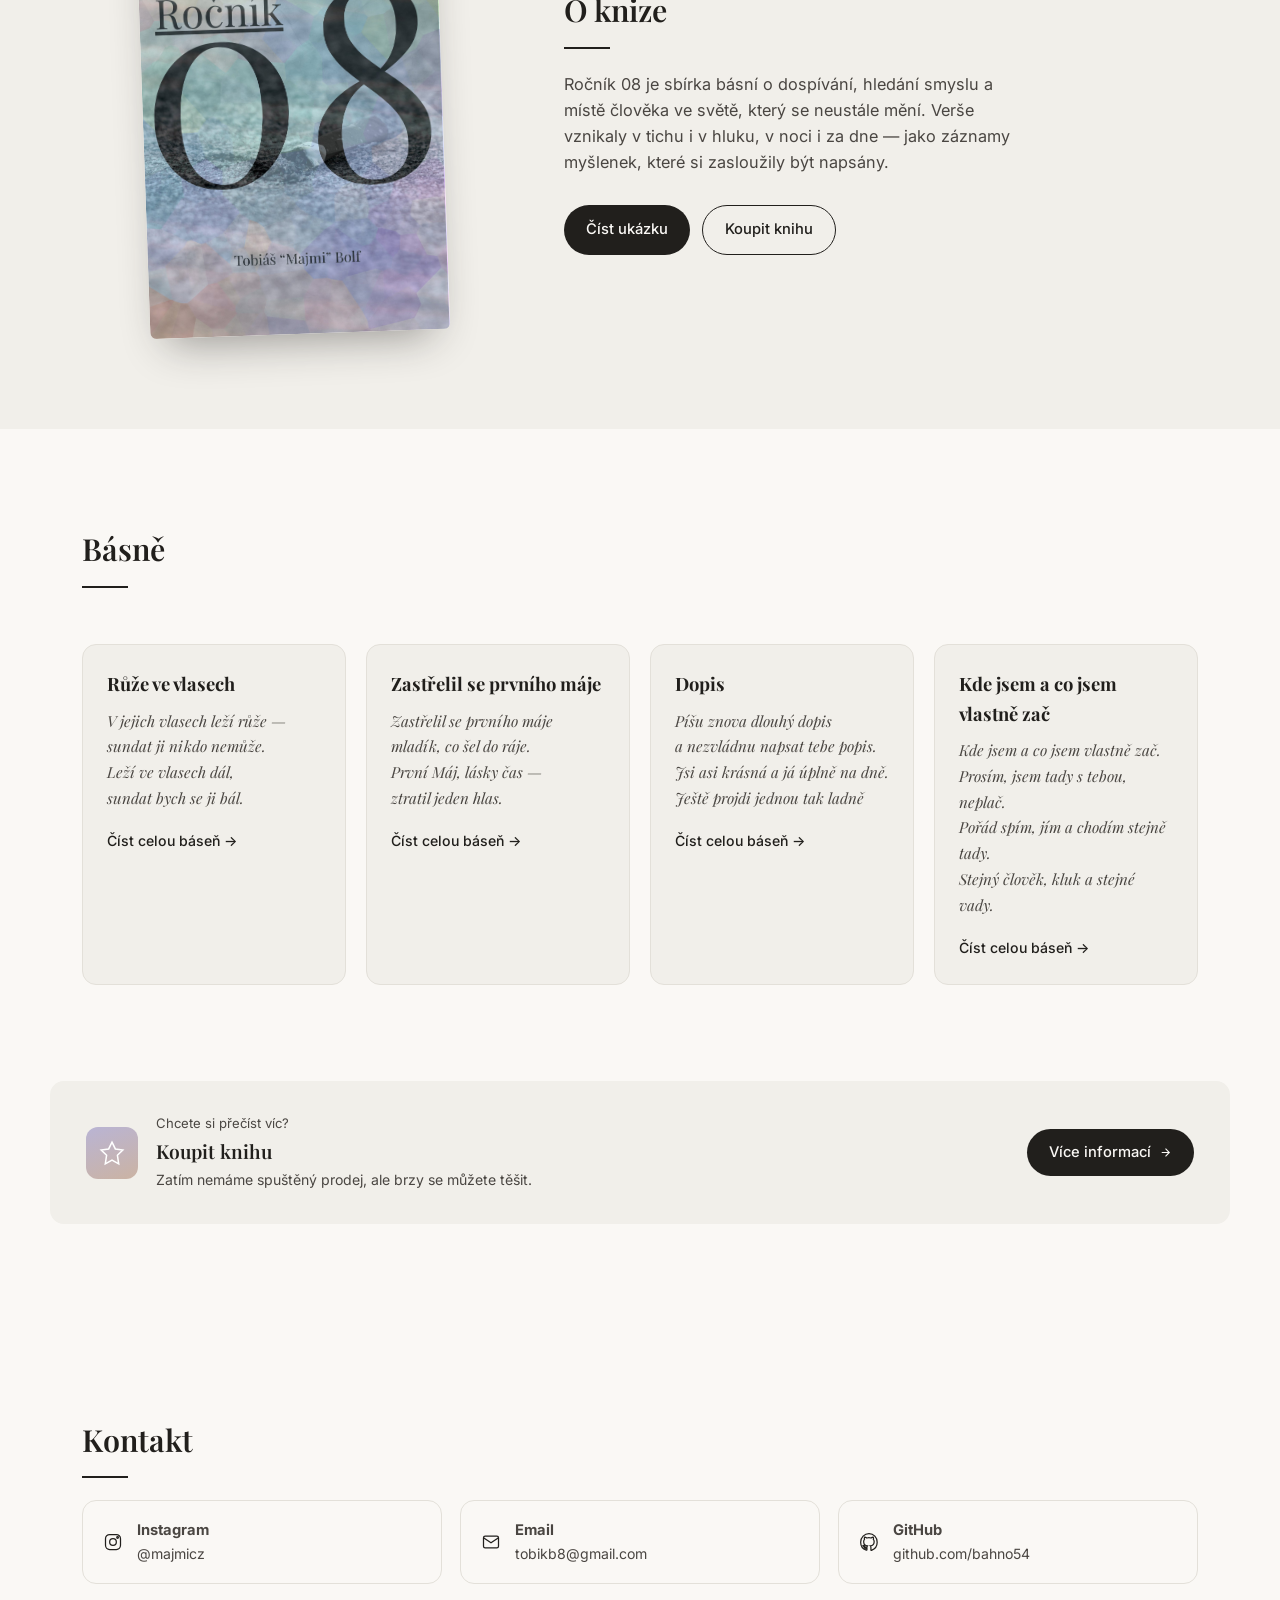
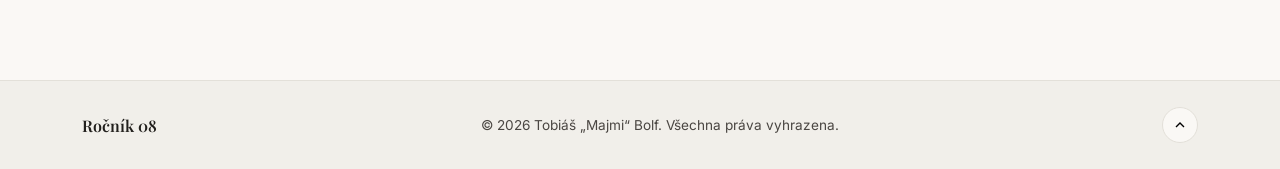
==== commit d8b81053: "Add files via upload" ====
--- a/index.html
+++ b/index.html
@@ -21,7 +21,7 @@
       <a href="#autor" class="nav-link">O autorovi</a>
       <a href="#kniha" class="nav-link">O knize</a>
       <a href="#basne" class="nav-link">Básně</a>
-      <a href="#bezvydavatele" class="nav-link">Bezvydavatele</a>
+      <a href="koupit.html" class="nav-link">Koupit knihu</a>
       <a href="#kontakt" class="nav-link">Kontakt</a>
     </nav>
     <button class="nav-toggle" id="navToggle" aria-label="Otevřít menu" aria-expanded="false">
@@ -41,7 +41,7 @@
       <p class="hero-tagline">Poezie o generaci, která hledá.</p>
       <div class="hero-actions">
         <a href="#basne" class="btn btn-dark">Číst ukázku</a>
-        <a href="#" class="btn btn-light">Můj profil na Bezvydavatele.cz</a>
+        <a href="koupit.html" class="btn btn-light">Koupit knihu</a>
       </div>
     </div>
     <a href="#autor" class="scroll-hint" aria-label="Posunout dolů">
@@ -59,7 +59,7 @@
           a křehké krásy každodennosti. Píše, aby porozuměl — sobě,
           ostatním i době, ve které žije.
         </p>
-        <a href="mailto:tobikb8@gmail.com" class="btn btn-outline">
+        <a href="#kontakt" class="btn btn-outline">
           Kontaktovat autora
           <svg width="15" height="15" viewBox="0 0 24 24" fill="none" stroke="currentColor" stroke-width="2"><path d="M4 4h16v16H4z" opacity="0"/><path d="M4 6l8 7 8-7M4 6h16v12H4z"/></svg>
         </a>
@@ -92,11 +92,7 @@
         </p>
         <div class="book-actions">
           <a href="#basne" class="btn btn-dark">Číst ukázku</a>
-          <a href="#" class="btn btn-outline">Koupit knihu</a>
-          <a href="#" class="btn btn-outline">
-            Můj profil na Bezvydavatele.cz
-            <svg width="13" height="13" viewBox="0 0 24 24" fill="none" stroke="currentColor" stroke-width="2"><path d="M14 4h6v6M20 4l-9 9M9 4H5a1 1 0 00-1 1v14a1 1 0 001 1h14a1 1 0 001-1v-4"/></svg>
-          </a>
+          <a href="koupit.html" class="btn btn-outline">Koupit knihu</a>
         </div>
       </div>
     </div>
@@ -106,7 +102,6 @@
     <div class="section-inner">
       <div class="poems-header">
         <h2 class="section-title">Básně</h2>
-        <a href="#" class="link-all">Zobrazit všechny básně →</a>
       </div>
       <div class="poems-grid">
         <article class="poem-card">
@@ -153,24 +148,23 @@
     </div>
   </section>
 
-  <section id="bezvydavatele" class="section section-banner">
+  <section id="koupit" class="section section-banner">
     <div class="section-inner banner-inner">
       <div class="banner-left">
         <div class="banner-icon">
           <svg width="26" height="26" viewBox="0 0 24 24" fill="none" stroke="currentColor" stroke-width="1.4">
-            <path d="M12 6c-2-1.5-5-2-8-1v13c3-1 6-.5 8 1 2-1.5 5-2 8-1V5c-3-1-6-.5-8 1z"/>
-            <path d="M12 6v13"/>
+            <path d="M12 2l3.09 6.26L22 9.27l-5 4.87L18.18 22 12 18.56 5.82 22 7 14.14l-5-4.87 6.91-1.01z"/>
           </svg>
         </div>
         <div>
-          <p class="banner-eyebrow">Vydáno prostřednictvím</p>
-          <p class="banner-title">Bezvydavatele.cz</p>
-          <p class="banner-sub">Nezávislá platforma pro nezávislé autory.</p>
-        </div>
-      </div>
-      <a href="#" class="btn btn-dark">
-        Otevřít profil autora
-        <svg width="13" height="13" viewBox="0 0 24 24" fill="none" stroke="currentColor" stroke-width="2"><path d="M14 4h6v6M20 4l-9 9M9 4H5a1 1 0 00-1 1v14a1 1 0 001 1h14a1 1 0 001-1v-4"/></svg>
+          <p class="banner-eyebrow">Chcete si přečíst víc?</p>
+          <p class="banner-title">Koupit knihu</p>
+          <p class="banner-sub">Zatím nemáme spuštěný prodej, ale brzy se můžete těšit.</p>
+        </div>
+      </div>
+      <a href="koupit.html" class="btn btn-dark">
+        Více informací
+        <svg width="13" height="13" viewBox="0 0 24 24" fill="none" stroke="currentColor" stroke-width="2"><path d="M5 12h14M12 5l7 7-7 7"/></svg>
       </a>
     </div>
   </section>
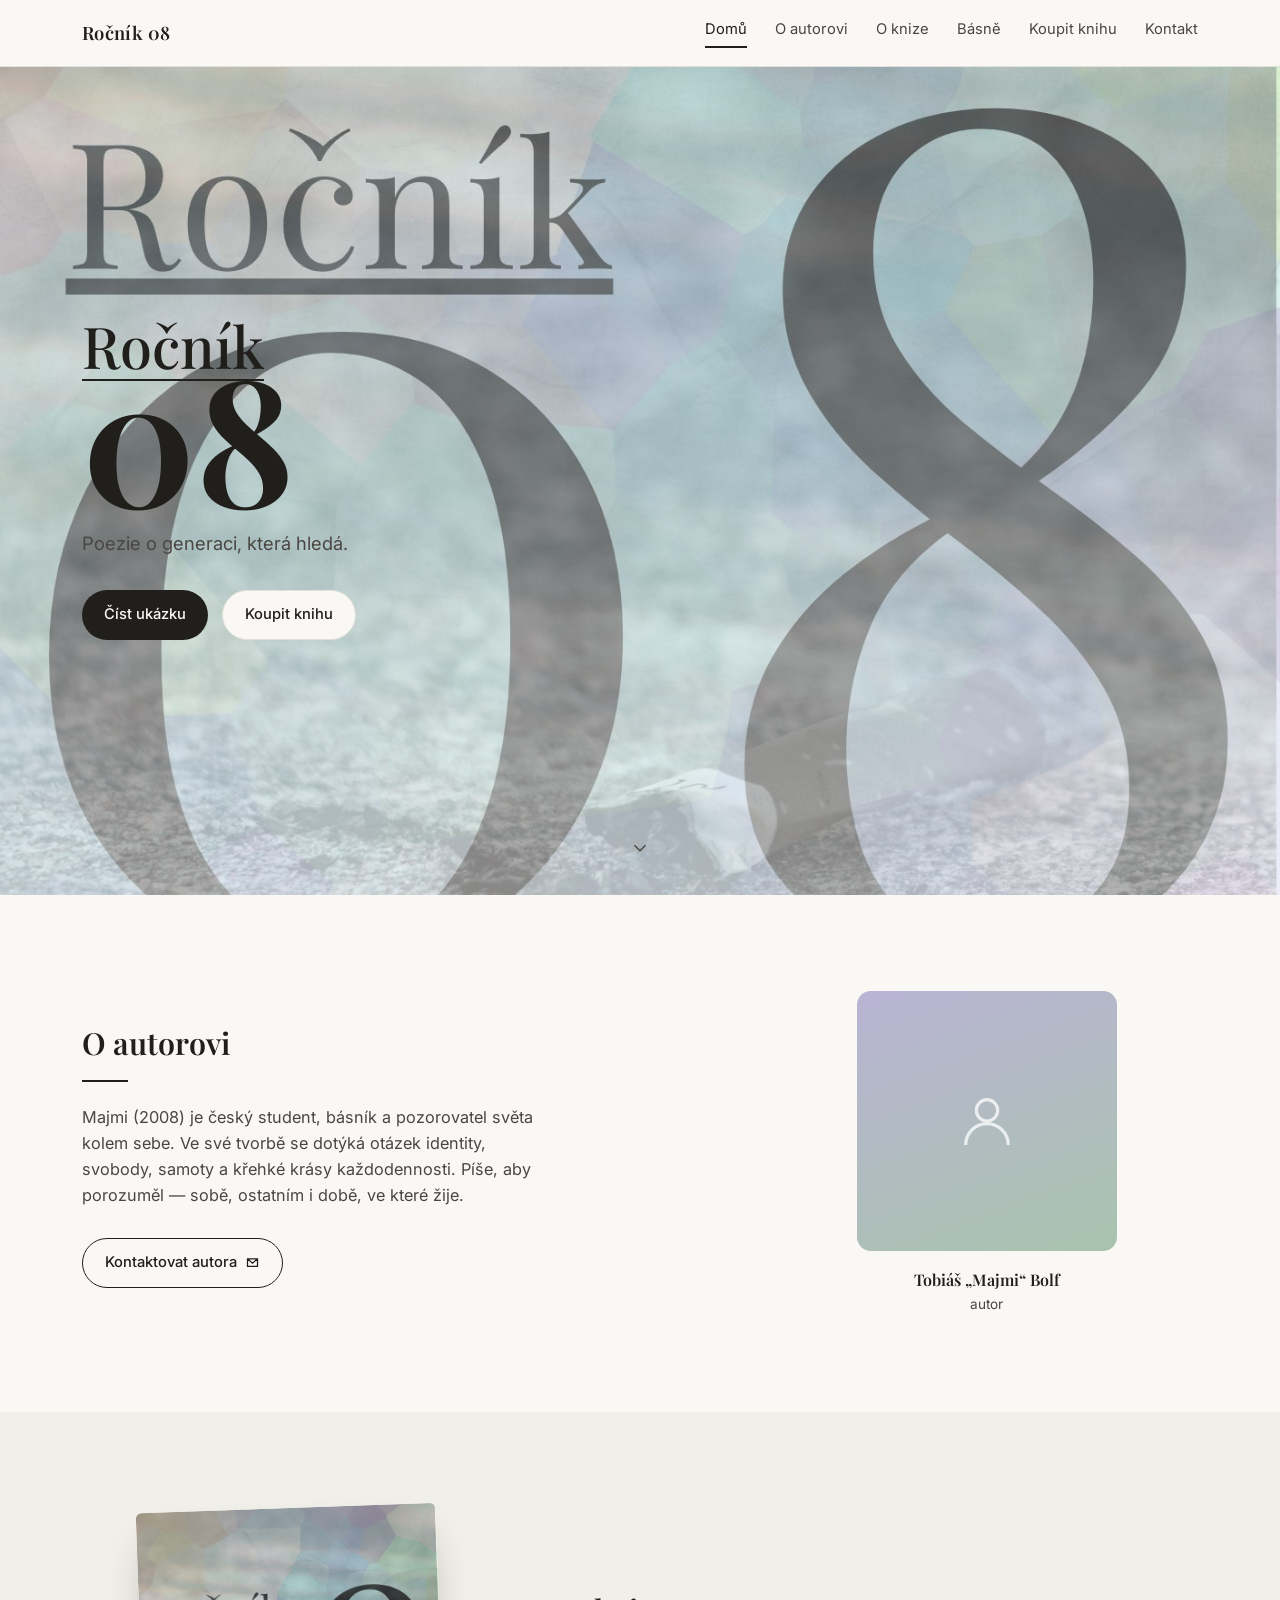
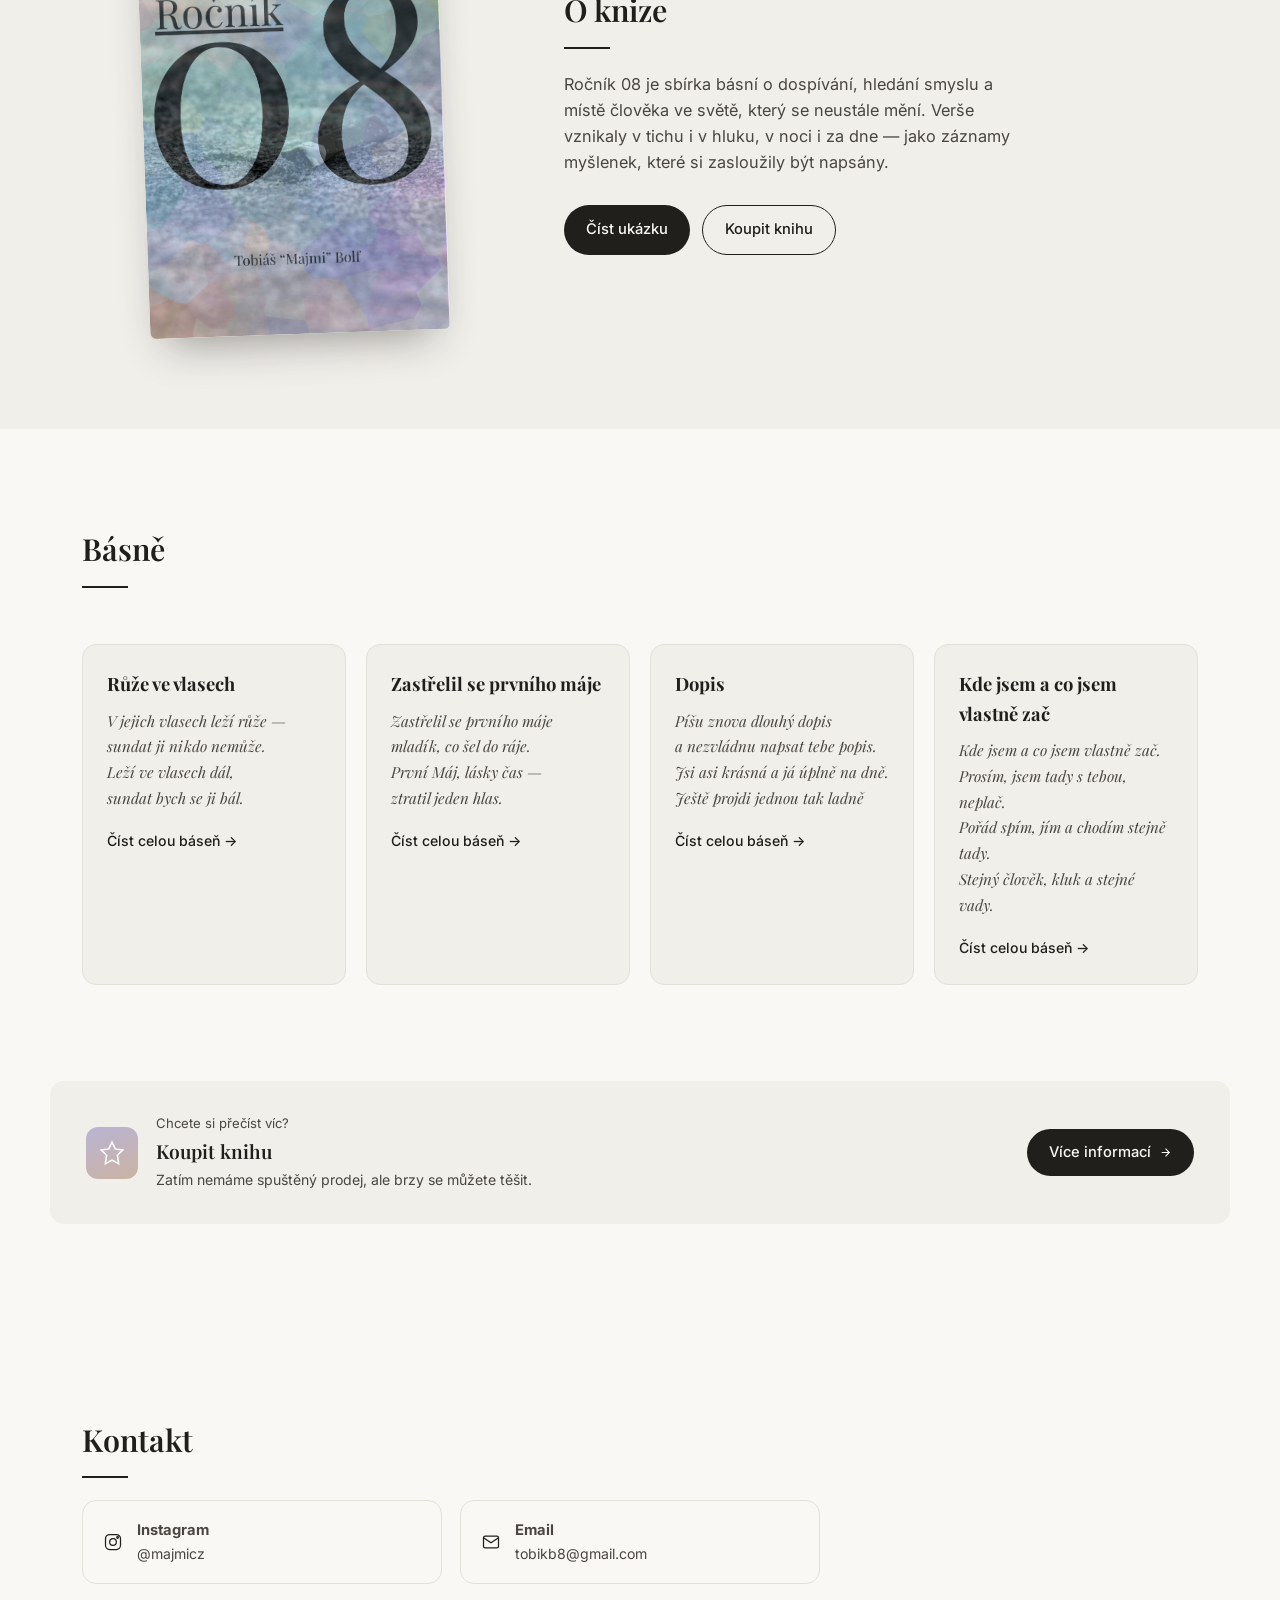
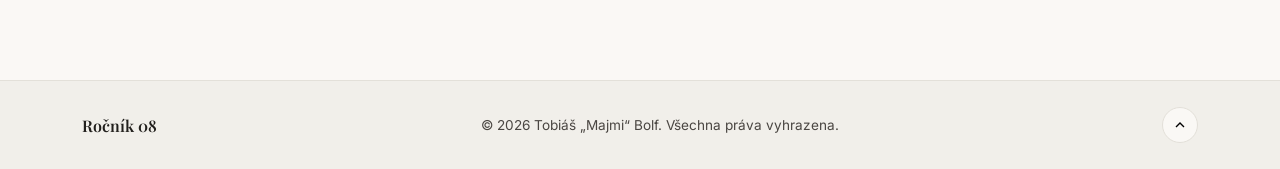
==== commit 9c7e3825: "Update index.html" ====
--- a/index.html
+++ b/index.html
@@ -3,7 +3,7 @@
 <head>
 <meta charset="UTF-8">
 <meta name="viewport" content="width=device-width, initial-scale=1.0">
-<title>Ročník 08 — Tobiáš „Majmi“ Bolf</title>
+<title>Ročník 08</title>
 <meta name="description" content="Ročník 08 — sbírka básní Tobiáše „Majmiho“ Bolfa. Poezie o generaci, která hledá.">
 <link rel="preconnect" href="https://fonts.googleapis.com">
 <link rel="preconnect" href="https://fonts.gstatic.com" crossorigin>
@@ -187,13 +187,6 @@
             tobikb8@gmail.com
           </span>
         </a>
-        <a href="https://github.com/bahno54" class="contact-item" target="_blank" rel="noopener">
-          <svg width="20" height="20" viewBox="0 0 24 24" fill="none" stroke="currentColor" stroke-width="1.5"><path d="M12 2C6.5 2 2 6.6 2 12.2c0 4.5 2.9 8.3 6.8 9.6.5.1.7-.2.7-.5v-1.8c-2.8.6-3.4-1.3-3.4-1.3-.4-1.2-1.1-1.5-1.1-1.5-.9-.6.1-.6.1-.6 1 .1 1.5 1 1.5 1 .9 1.6 2.4 1.1 3 .9.1-.7.4-1.1.6-1.4-2.2-.3-4.6-1.1-4.6-5 0-1.1.4-2 1-2.7-.1-.3-.5-1.3.1-2.7 0 0 .8-.3 2.7 1a9.4 9.4 0 015 0c1.9-1.3 2.7-1 2.7-1 .6 1.4.2 2.4.1 2.7.6.7 1 1.6 1 2.7 0 3.9-2.4 4.7-4.6 5 .4.3.7 1 .7 2v2.9c0 .3.2.6.7.5 3.9-1.3 6.8-5.1 6.8-9.6C22 6.6 17.5 2 12 2z"/></svg>
-          <span>
-            <strong>GitHub</strong>
-            github.com/bahno54
-          </span>
-        </a>
       </div>
     </div>
   </section>
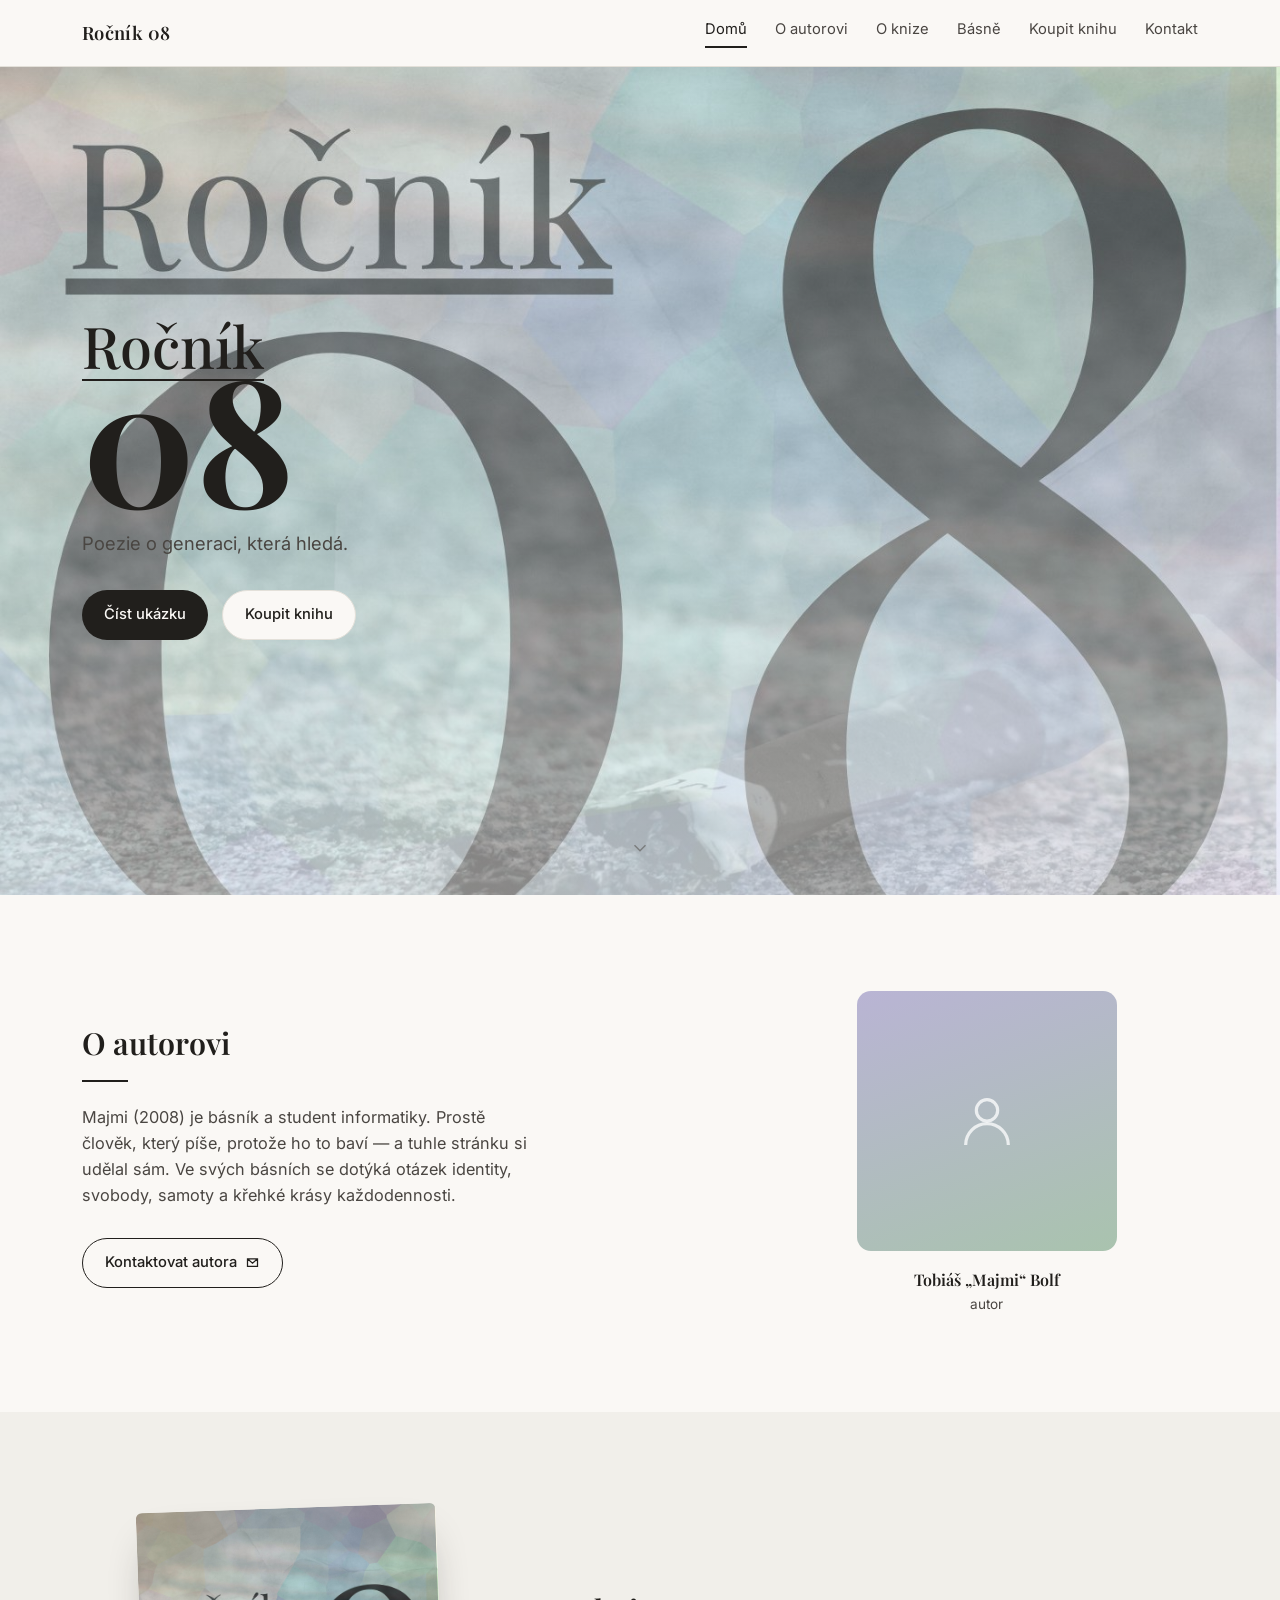
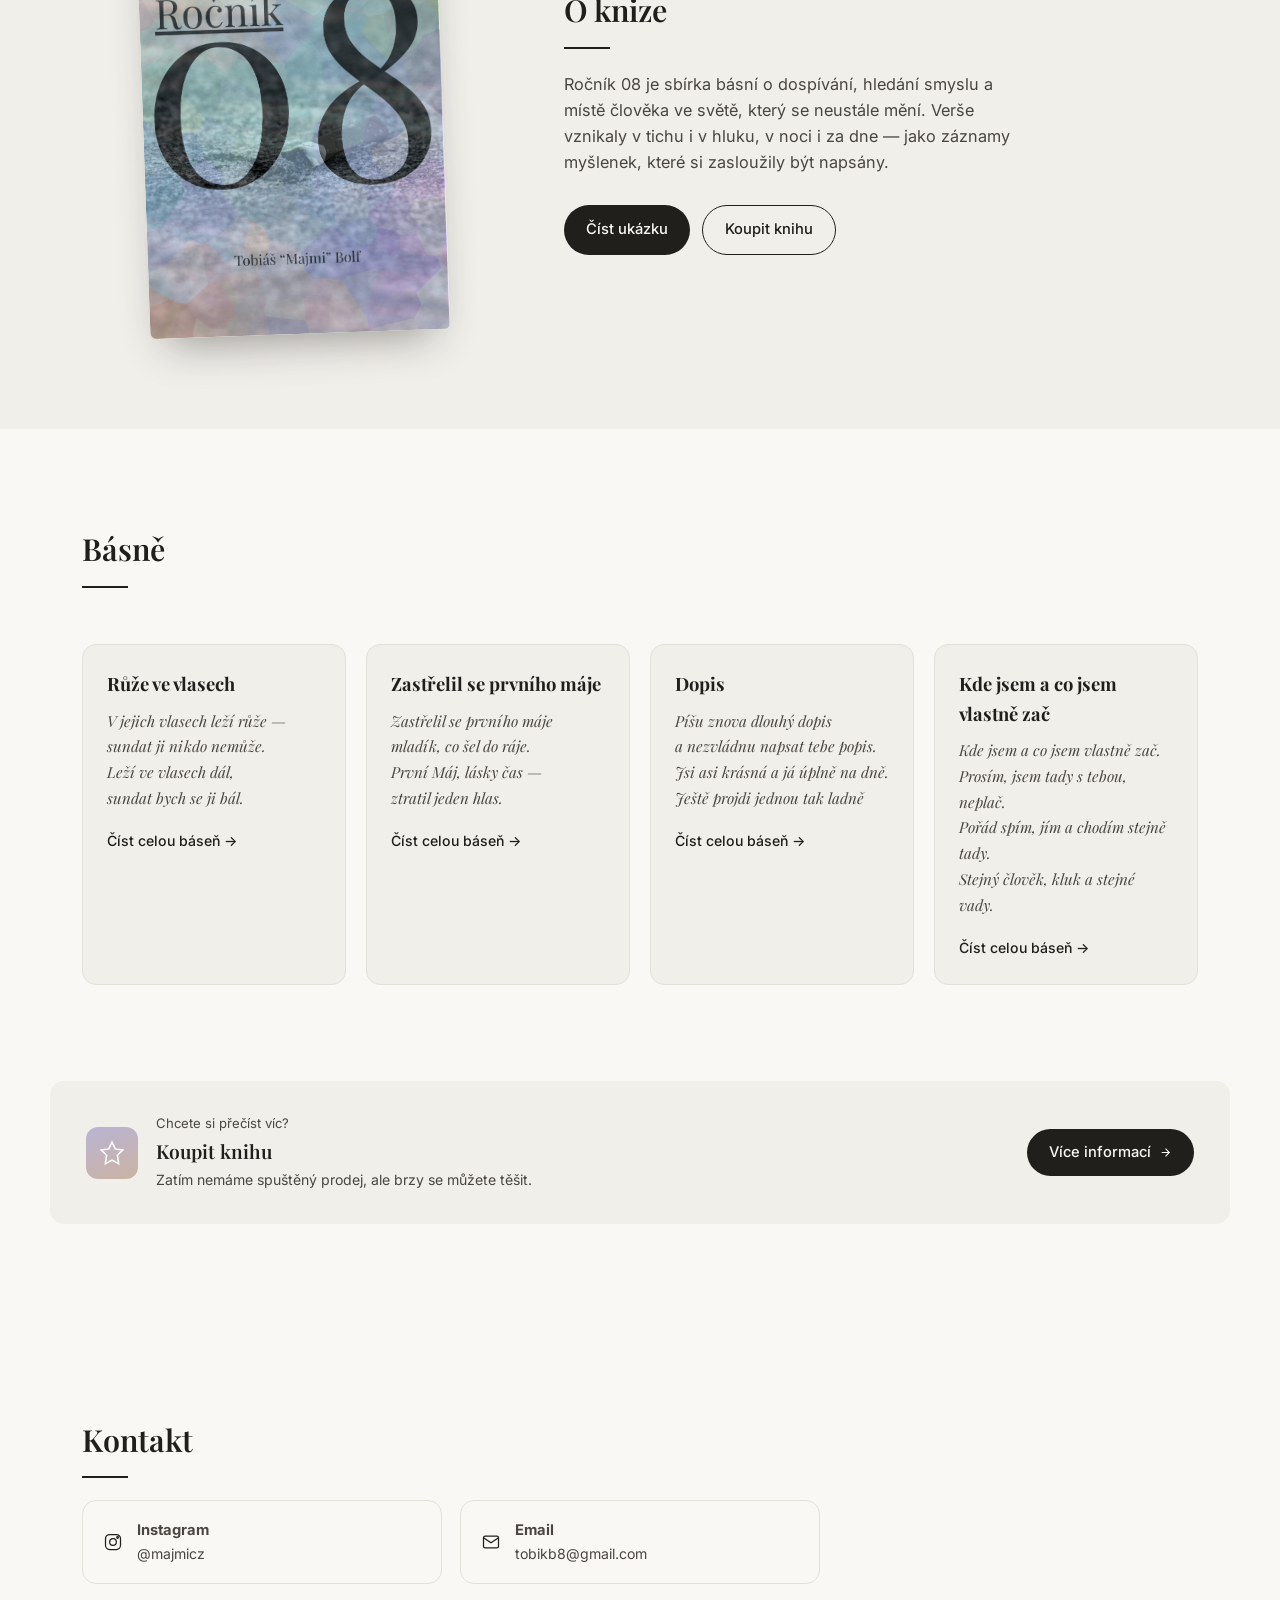
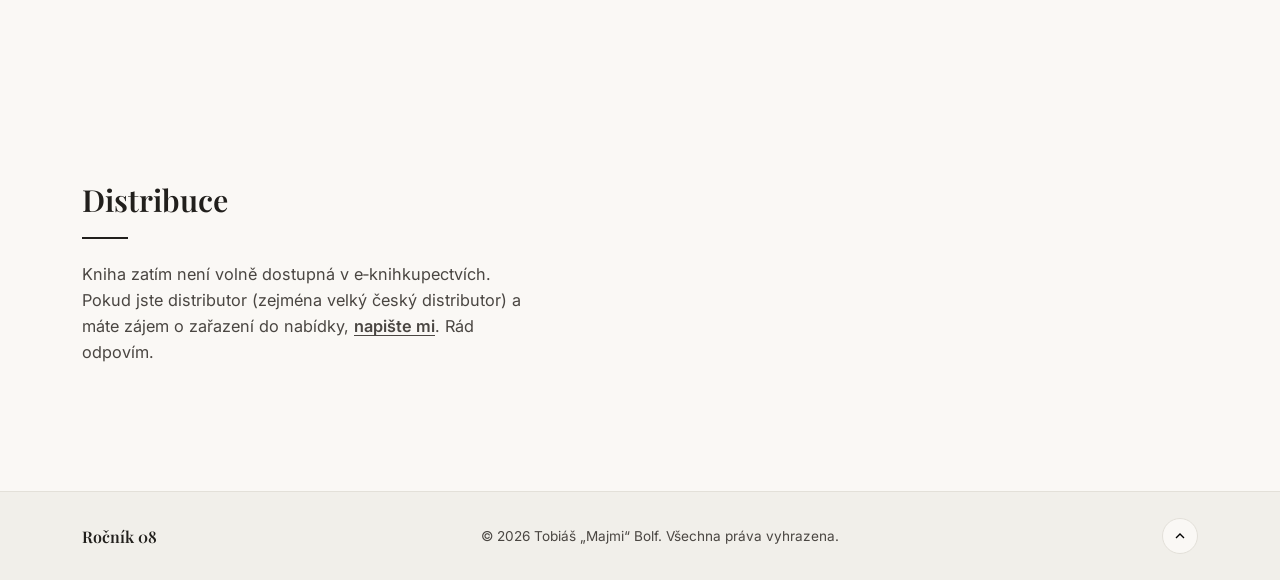
==== commit e7375a95: "Add files via upload" ====
--- a/index.html
+++ b/index.html
@@ -54,10 +54,10 @@
       <div class="col-text">
         <h2 class="section-title">O autorovi</h2>
         <p class="body-text">
-          Majmi (2008) je český student, básník a pozorovatel světa kolem sebe.
-          Ve své tvorbě se dotýká otázek identity, svobody, samoty
-          a křehké krásy každodennosti. Píše, aby porozuměl — sobě,
-          ostatním i době, ve které žije.
+          Majmi (2008) je básník a student informatiky. Prostě člověk,
+          který píše, protože ho to baví — a tuhle stránku si udělal sám.
+          Ve svých básních se dotýká otázek identity, svobody, samoty
+          a křehké krásy každodennosti.
         </p>
         <a href="#kontakt" class="btn btn-outline">
           Kontaktovat autora
@@ -191,6 +191,18 @@
     </div>
   </section>
 
+  <section id="distribuce" class="section section-distribuce">
+    <div class="section-inner">
+      <h2 class="section-title">Distribuce</h2>
+      <p class="body-text">
+        Kniha zatím není volně dostupná v e‑knihkupectvích. Pokud jste
+        distributor (zejména velký český distributor) a máte zájem
+        o zařazení do nabídky, <a href="mailto:tobikb8@gmail.com" class="distribuce-link">napište mi</a>.
+        Rád odpovím.
+      </p>
+    </div>
+  </section>
+
 </main>
 
 <footer class="site-footer">
--- a/style.css
+++ b/style.css
@@ -14,6 +14,32 @@
 
 * { box-sizing: border-box; }
 
+/* ---------- Custom Scrollbar ---------- */
+::-webkit-scrollbar {
+  width: 10px;
+}
+
+::-webkit-scrollbar-track {
+  background: var(--paper);
+  border-left: 1px solid var(--line);
+}
+
+::-webkit-scrollbar-thumb {
+  background: var(--ink);
+  border-radius: 0;
+  border: 2px solid var(--paper);
+}
+
+::-webkit-scrollbar-thumb:hover {
+  background: #35322d;
+}
+
+/* Firefox */
+html {
+  scrollbar-width: thin;
+  scrollbar-color: var(--ink) var(--paper);
+}
+
 html { scroll-behavior: smooth; }
 
 @media (prefers-reduced-motion: reduce) {
@@ -165,12 +191,12 @@
   left: 50%;
   transform: translateX(-50%);
   color: var(--ink-soft);
-  animation: bob 2.2s ease-in-out infinite;
-}
-
-@keyframes bob {
-  0%, 100% { transform: translate(-50%, 0); }
-  50% { transform: translate(-50%, 6px); }
+  opacity: 0.5;
+  transition: opacity 0.3s;
+}
+
+.scroll-hint:hover {
+  opacity: 1;
 }
 
 /* ---------- Buttons ---------- */
@@ -537,6 +563,94 @@
 }
 
 .to-top:hover { background: var(--ink); color: var(--paper); }
+
+/* ---------- Thanks page ---------- */
+.thanks-icon {
+  width: 80px;
+  height: 80px;
+  border-radius: 50%;
+  background: linear-gradient(160deg, var(--sage), var(--lavender));
+  display: flex;
+  align-items: center;
+  justify-content: center;
+  margin: 0 auto 24px;
+  color: #fff;
+}
+
+/* ---------- Shop (koupit.html) ---------- */
+.shop-eyebrow {
+  font-size: 0.82rem;
+  text-transform: uppercase;
+  letter-spacing: 0.06em;
+  color: var(--ink-soft);
+  margin: 0 0 6px;
+}
+
+.shop-stats {
+  list-style: none;
+  padding: 0;
+  margin: 0 0 22px;
+  display: flex;
+  flex-direction: column;
+  gap: 6px;
+}
+
+.shop-stats li {
+  font-size: 0.92rem;
+  color: var(--ink-soft);
+  padding-left: 18px;
+  position: relative;
+}
+
+.shop-stats li::before {
+  content: "—";
+  position: absolute;
+  left: 0;
+  color: var(--line);
+}
+
+.shop-price {
+  font-family: var(--serif);
+  font-size: 2rem;
+  font-weight: 600;
+  margin: 0 0 20px;
+}
+
+.shop-note {
+  margin-top: 16px;
+  font-size: 0.85rem;
+  color: var(--ink-soft);
+}
+
+.shop-quote {
+  margin: 0;
+}
+
+/* ---------- Distribuce ---------- */
+.distribuce-link {
+  font-weight: 600;
+  text-decoration: underline;
+  text-underline-offset: 3px;
+  transition: opacity 0.15s;
+}
+
+.distribuce-link:hover {
+  opacity: 0.6;
+}
+
+.shop-quote p {
+  font-family: var(--serif);
+  font-size: 1.2rem;
+  font-style: italic;
+  line-height: 1.7;
+  max-width: 48ch;
+  margin: 0 0 10px;
+}
+
+.shop-quote footer {
+  font-size: 0.88rem;
+  color: var(--ink-soft);
+}
 
 /* ---------- Responsive ---------- */
 @media (max-width: 860px) {
